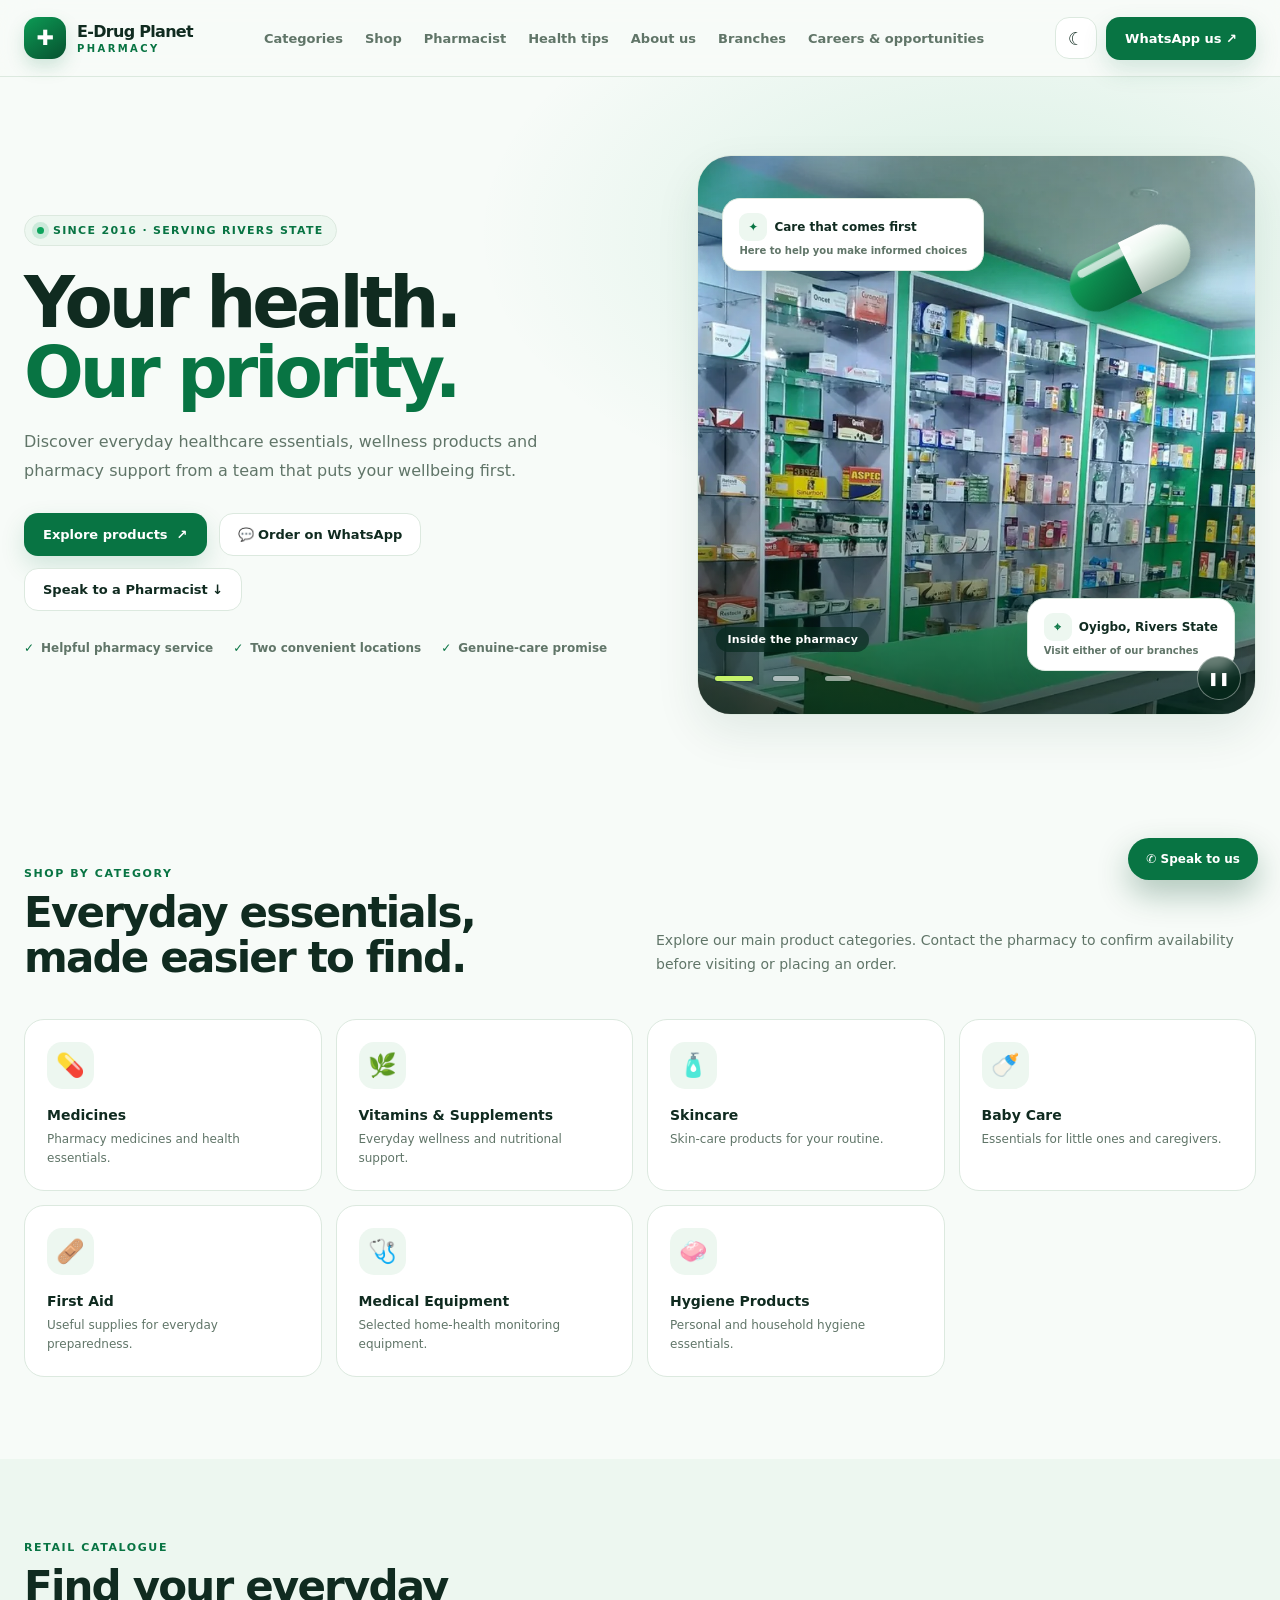
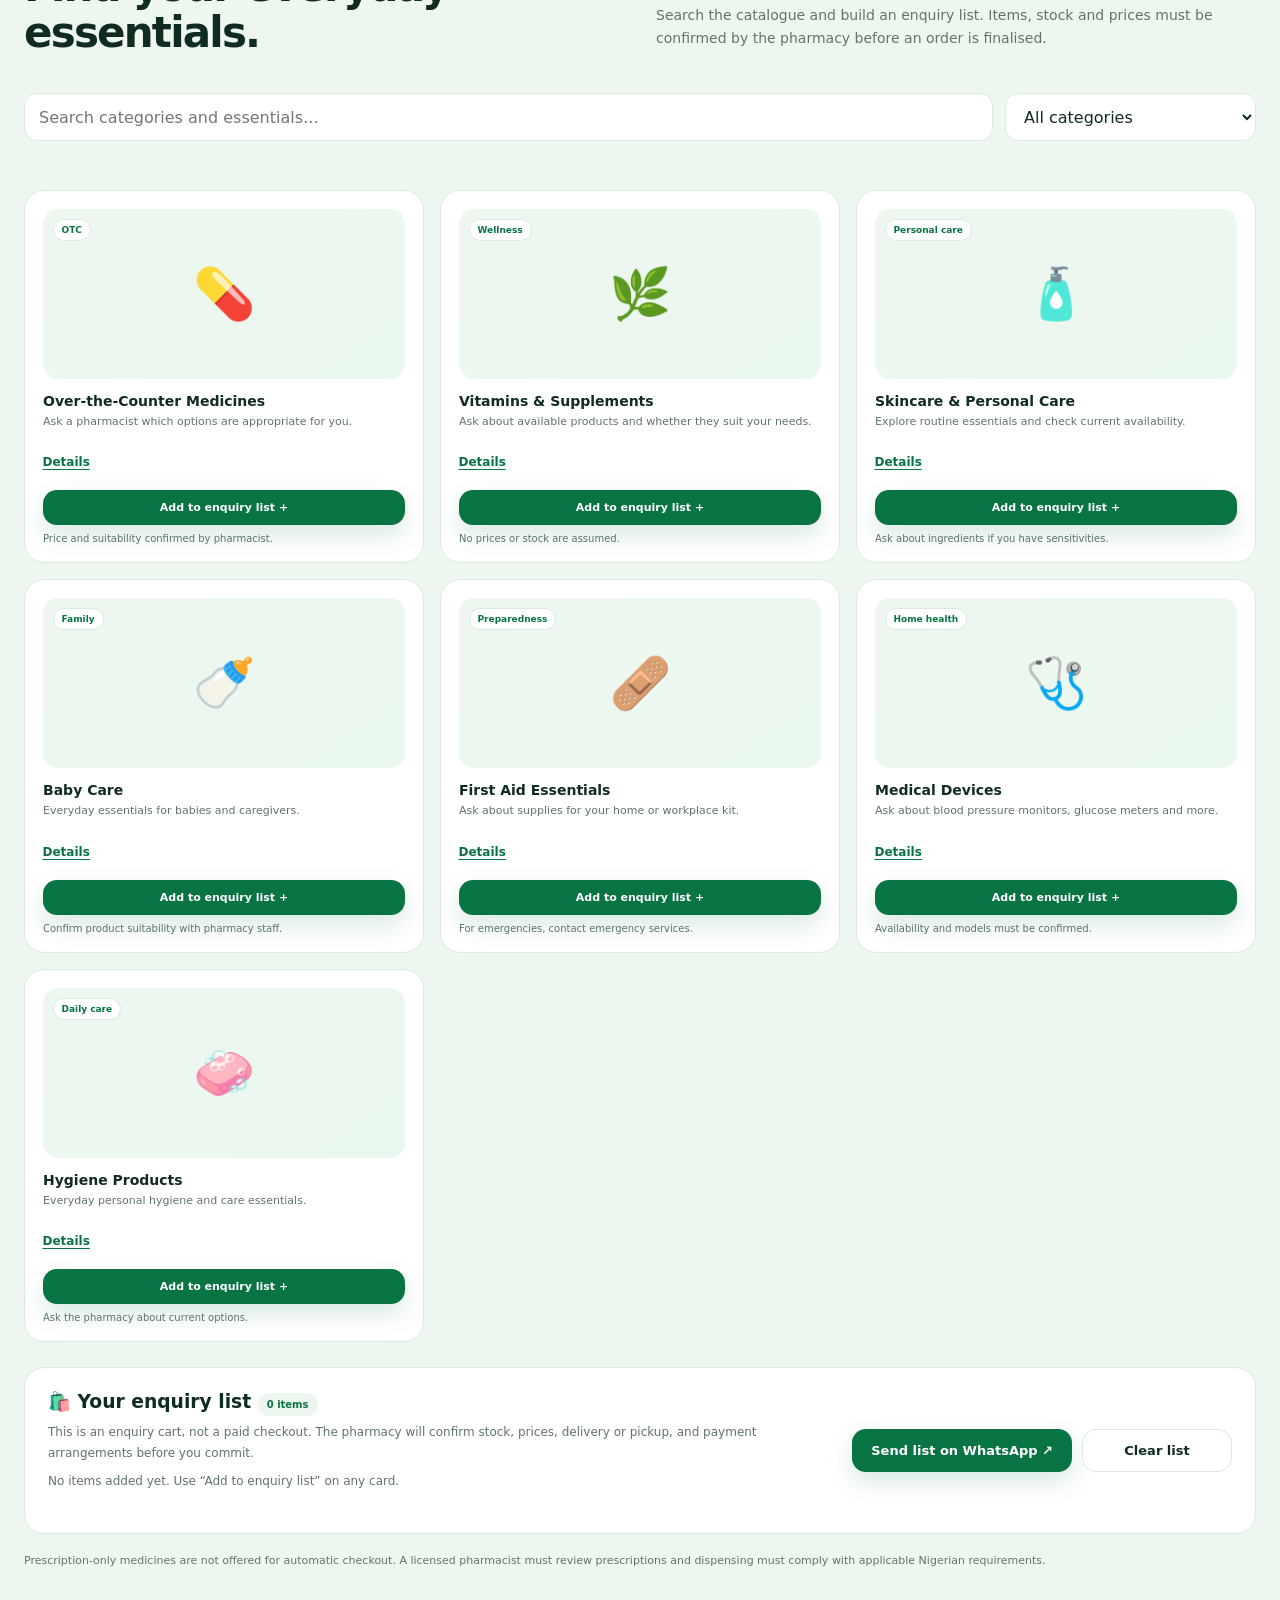
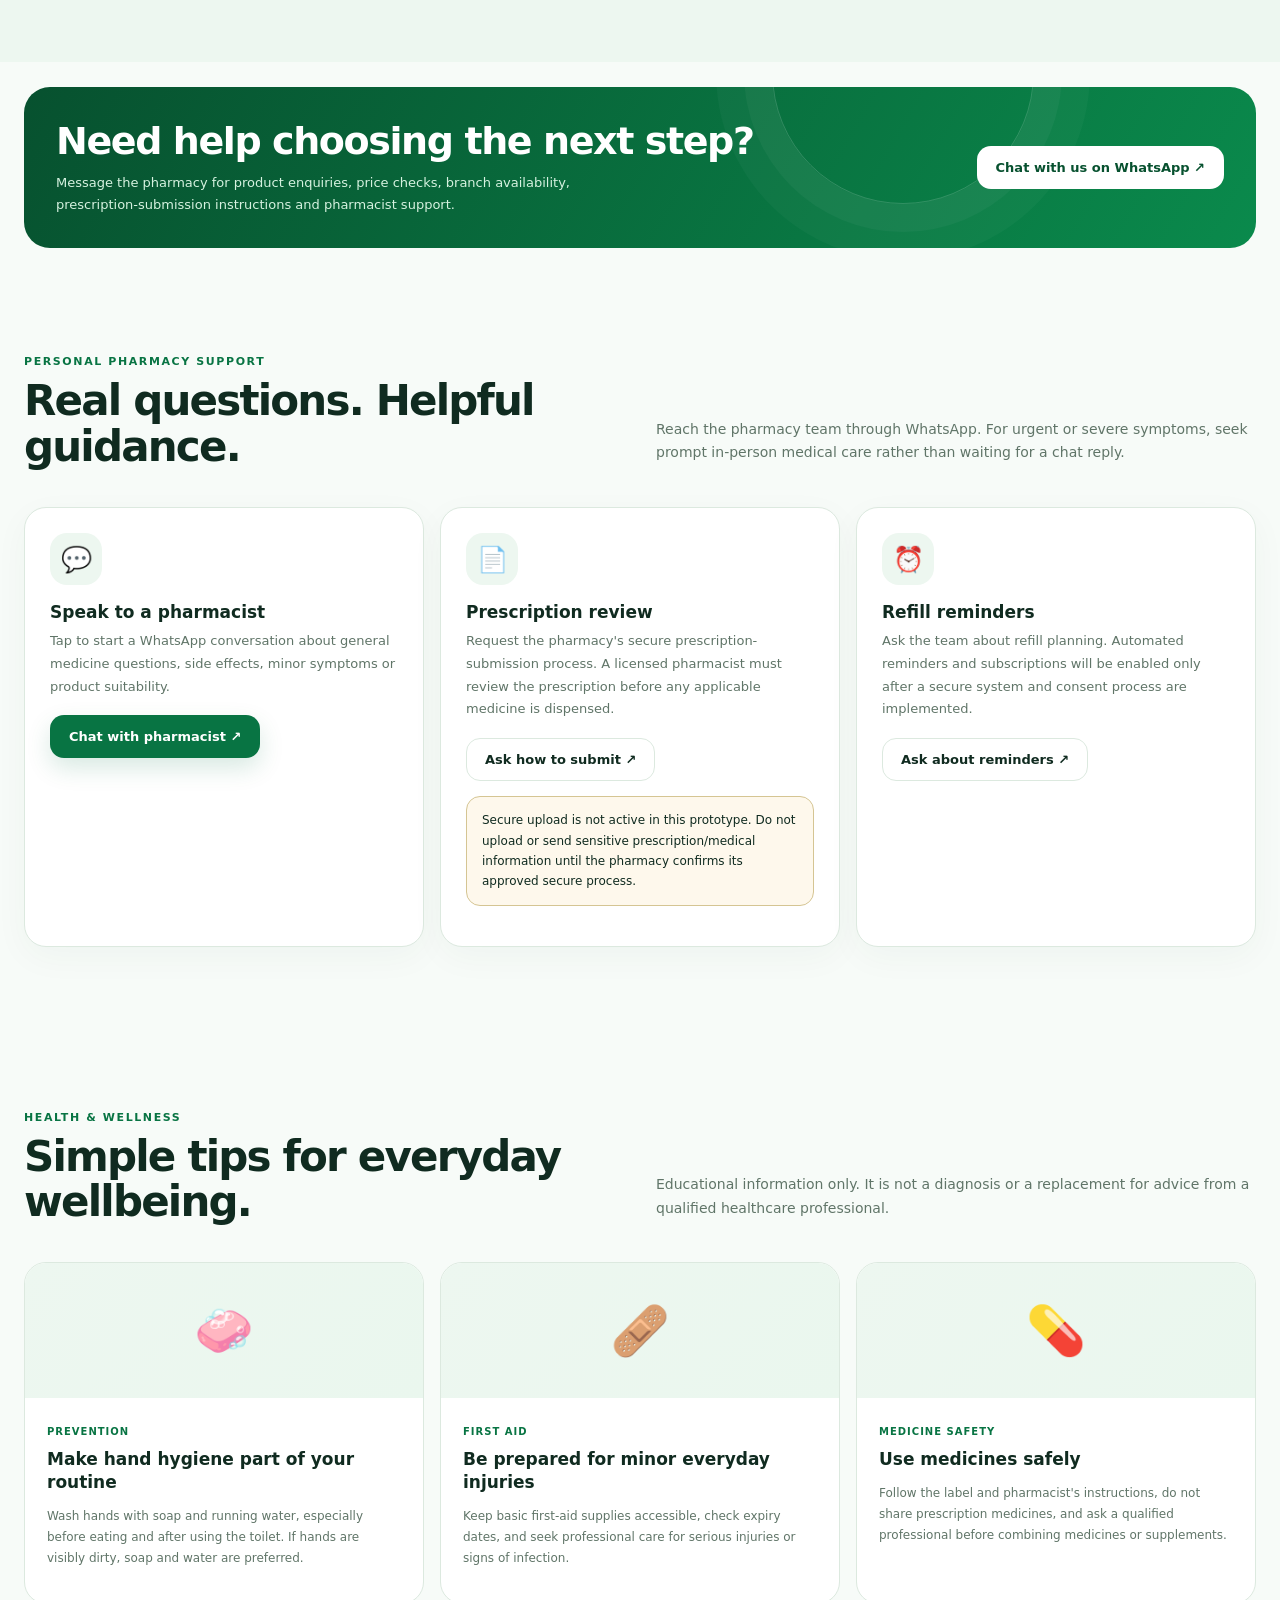
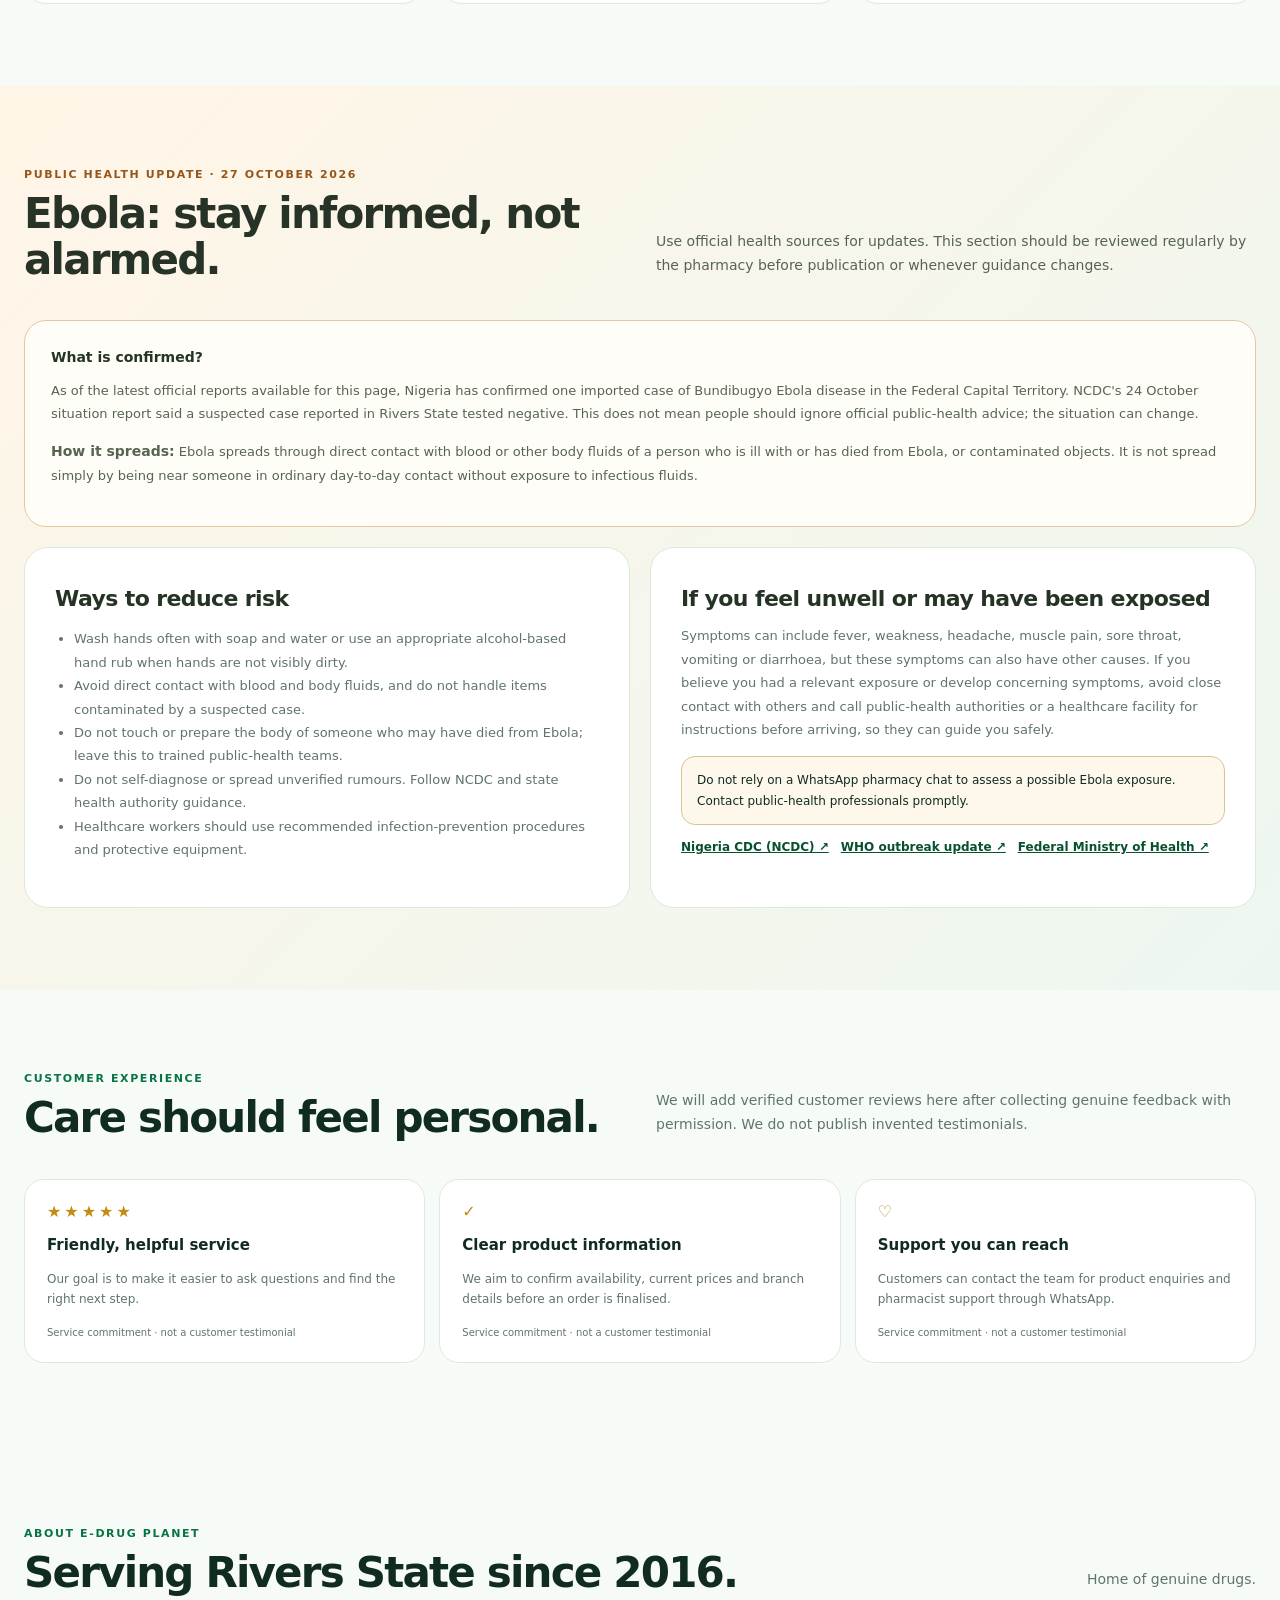
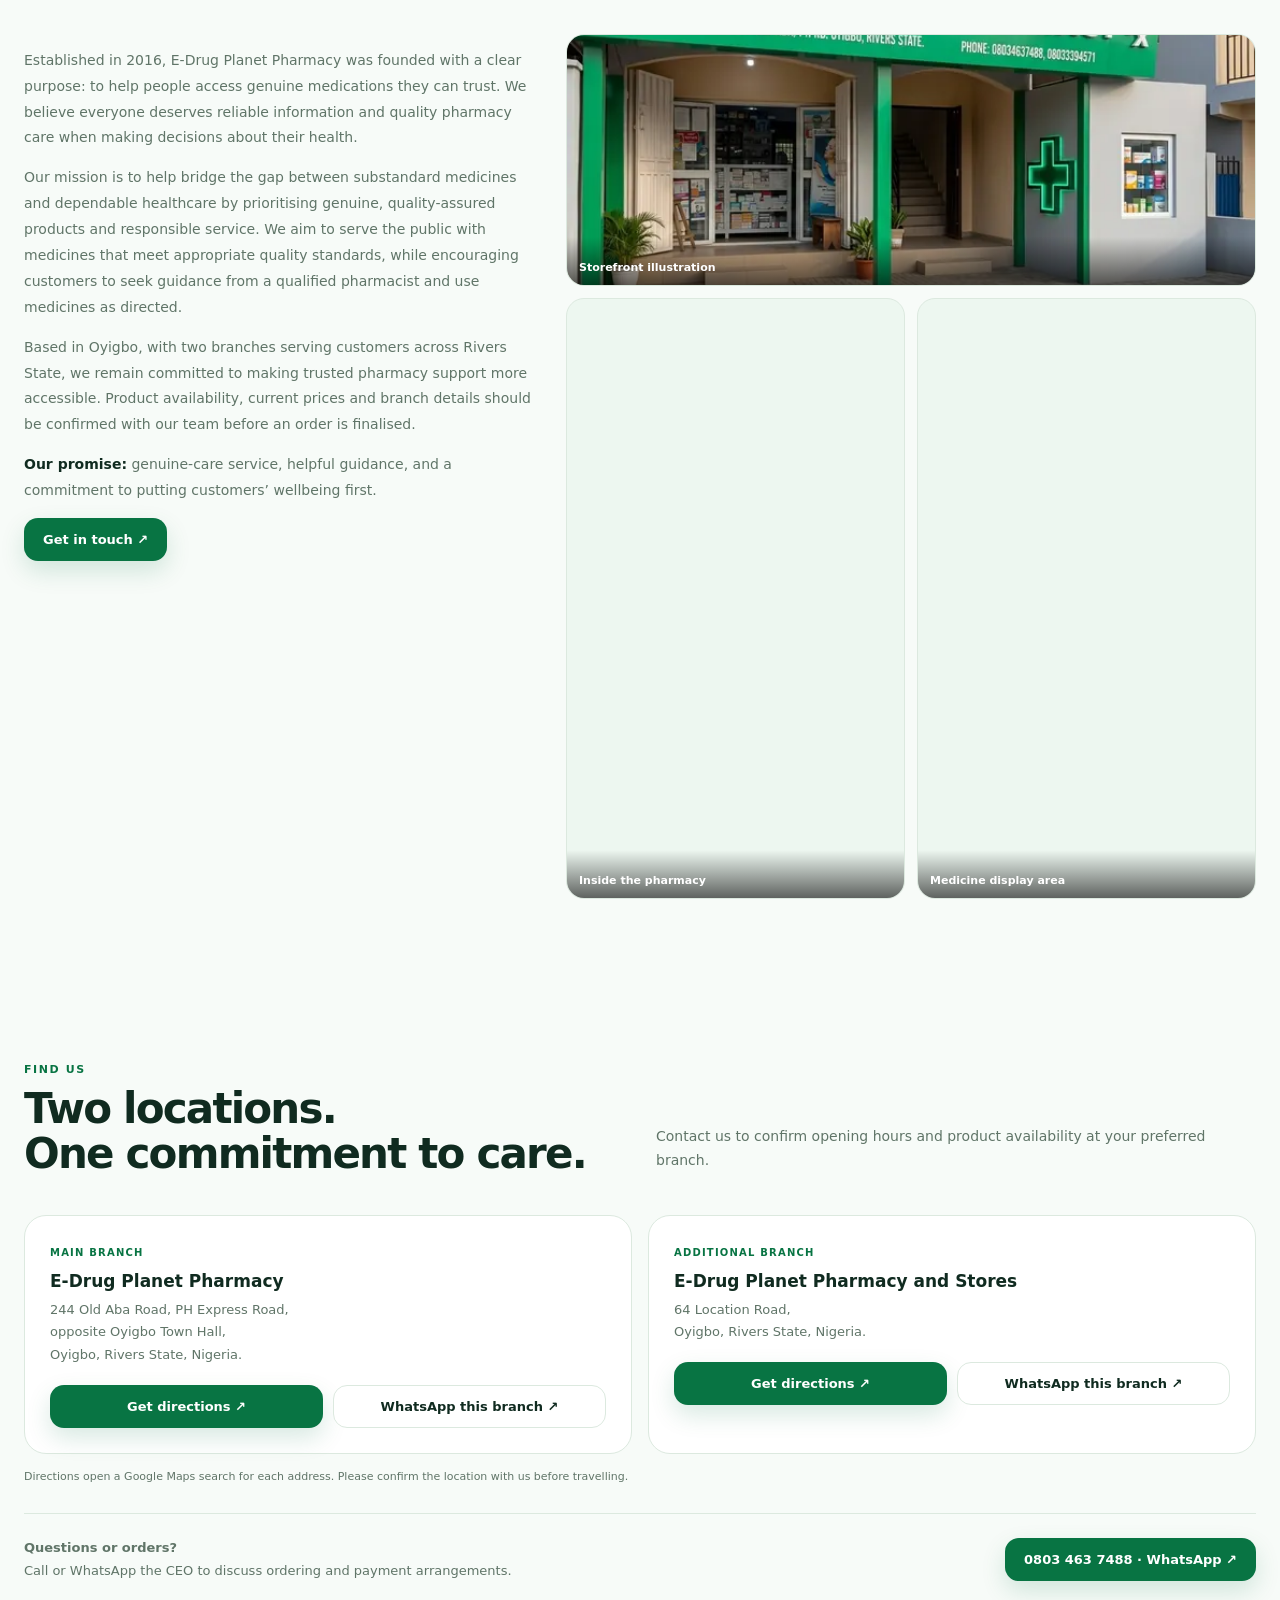
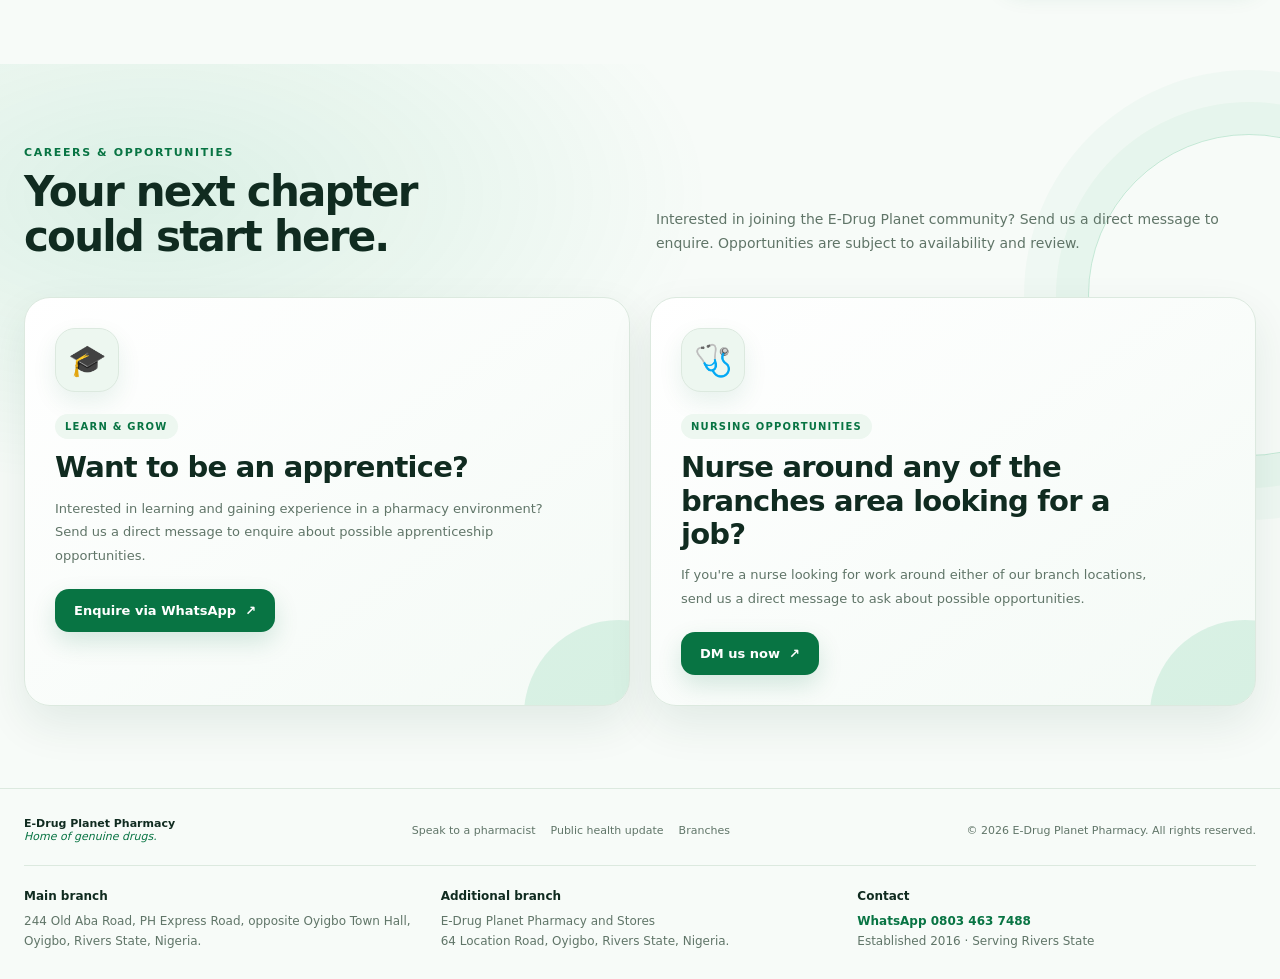
==== index.html @ d3404ca4 "Add files via upload Upload E-Drug Planet Pharmacy website" ====
<!DOCTYPE html>
<html lang="en">
<head>
<meta charset="utf-8">
<meta name="viewport" content="width=device-width, initial-scale=1">
<meta name="theme-color" content="#087443">
<meta name="description" content="E-Drug Planet Pharmacy, established 2016, helps customers across Rivers State access genuine medicines and healthcare essentials. Branches in Oyigbo. Home of genuine drugs.">
<meta name="robots" content="index,follow">
<meta property="og:type" content="website">
<meta property="og:title" content="E-Drug Planet Pharmacy | Home of genuine drugs">
<meta property="og:description" content="Established in 2016, E-Drug Planet Pharmacy serves Rivers State with a commitment to genuine medicines, quality healthcare essentials and responsible pharmacy support.">
<meta property="og:site_name" content="E-Drug Planet Pharmacy">
<meta property="og:locale" content="en_NG">
<!-- DEPLOYMENT: change og:image / twitter:image to the absolute https URL of assets/og-image.jpg once the domain is known (social networks ignore relative paths). Also add og:url and a canonical link. -->
<meta property="og:image" content="assets/og-image.jpg">
<meta property="og:image:width" content="1200">
<meta property="og:image:height" content="630">
<meta property="og:image:alt" content="Shelves and counter inside E-Drug Planet Pharmacy with the words Home of genuine drugs">
<meta name="twitter:image" content="assets/og-image.jpg">
<meta name="twitter:card" content="summary_large_image">
<title>E-Drug Planet Pharmacy | Genuine Medicines &amp; Pharmacy Care in Rivers State (Est. 2016)</title>
<script type="application/ld+json">
{
  "@context": "https://schema.org",
  "@graph": [
    {
      "@type": "Pharmacy",
      "@id": "#main-branch",
      "name": "E-Drug Planet Pharmacy",
      "description": "Pharmacy serving customers across Rivers State, Nigeria, since 2016. Home of genuine drugs.",
      "image": "assets/og-image.jpg",
      "areaServed": {"@type": "AdministrativeArea", "name": "Rivers State, Nigeria"},
      "telephone": ["+2348034637488", "+2348033394571"],
      "address": {
        "@type": "PostalAddress",
        "streetAddress": "244 Old Aba Road, PH Express Road, opposite Oyigbo Town Hall",
        "addressLocality": "Oyigbo",
        "addressRegion": "Rivers State",
        "addressCountry": "NG"
      },
      "branchOf": {"@id": "#edp-business"}
    },
    {
      "@type": "Pharmacy",
      "@id": "#second-branch",
      "name": "E-Drug Planet Pharmacy and Stores",
      "telephone": ["+2348034637488", "+2348033394571"],
      "address": {
        "@type": "PostalAddress",
        "streetAddress": "64 Location Road",
        "addressLocality": "Oyigbo",
        "addressRegion": "Rivers State",
        "addressCountry": "NG"
      },
      "branchOf": {"@id": "#edp-business"}
    },
    {
      "@type": "Organization",
      "@id": "#edp-business",
      "name": "E-Drug Planet Pharmacy",
      "telephone": ["+2348034637488", "+2348033394571"],
      "slogan": "Home of genuine drugs.",
      "foundingDate": "2016",
      "areaServed": {"@type": "AdministrativeArea", "name": "Rivers State, Nigeria"}
    }
  ]
}
</script>
<style>
:root{color-scheme:light;--bg:#f7fbf8;--surface:#fff;--surface2:#edf7f0;--text:#102b20;--muted:#607568;--green:#087443;--green2:#0da45c;--lime:#c6f36a;--line:#dce9df;--shadow:0 18px 45px rgba(13,67,39,.09);--hero:#eaf7ee}
:root[data-theme="dark"]{color-scheme:dark;--bg:#07140e;--surface:#0d2117;--surface2:#122c1e;--text:#effbf2;--muted:#a4b9aa;--green:#36c77d;--green2:#78e5a3;--lime:#c6f36a;--line:#234332;--shadow:0 18px 45px rgba(0,0,0,.24);--hero:#102b1c}
*{box-sizing:border-box}html{scroll-behavior:smooth;scroll-padding-top:90px}body{margin:0;background:var(--bg);color:var(--text);font-family:Inter,ui-sans-serif,system-ui,-apple-system,BlinkMacSystemFont,"Segoe UI",sans-serif;transition:background .25s,color .25s}a{color:inherit;text-decoration:none}button{font:inherit;cursor:pointer}.wrap{width:min(1160px,calc(100% - 36px));margin:auto}
header{position:sticky;top:0;z-index:20;background:color-mix(in srgb,var(--bg) 88%,transparent);backdrop-filter:blur(16px);border-bottom:1px solid var(--line)}.nav{height:76px;display:flex;align-items:center;justify-content:space-between;gap:18px}.brand{display:flex;align-items:center;gap:11px;font-weight:850;letter-spacing:-.7px}.brand-mark{width:42px;height:42px;border-radius:14px;background:linear-gradient(145deg,#0c9b55,#07512f);color:#fff;display:grid;place-items:center;font-size:21px;box-shadow:0 8px 18px #0874432b}.brand span small{display:block;font-size:10px;letter-spacing:2.4px;color:var(--green);font-weight:800;margin-top:2px}.navlinks{display:flex;align-items:center;gap:25px;color:var(--muted);font-size:13px;font-weight:650}.navlinks a:hover{color:var(--green)}.navactions{display:flex;align-items:center;gap:9px}.theme-btn,.menu-btn{width:42px;height:42px;border:1px solid var(--line);border-radius:14px;background:var(--surface);color:var(--text);display:grid;place-items:center;font-size:18px}.menu-btn{display:none}.btn{display:inline-flex;align-items:center;justify-content:center;gap:9px;padding:13px 18px;border-radius:14px;border:1px solid transparent;font-weight:750;font-size:13px;transition:transform .2s,box-shadow .2s,background .2s}.btn:hover{transform:translateY(-2px)}.btn-primary{background:var(--green);color:white;box-shadow:0 10px 24px #08744328}.btn-primary:hover{box-shadow:0 14px 28px #0874433d}.btn-soft{background:var(--surface);border-color:var(--line);color:var(--text)}
.hero{padding:64px 0 52px;background:radial-gradient(ellipse at 78% 22%,color-mix(in srgb,var(--green2) 13%,transparent),transparent 37%),var(--bg);overflow:hidden}.hero-grid{display:grid;grid-template-columns:1.05fr .95fr;gap:44px;align-items:center}.eyebrow{display:inline-flex;align-items:center;gap:9px;padding:8px 12px;border-radius:99px;background:var(--surface2);border:1px solid var(--line);color:var(--green);font-size:11px;font-weight:850;letter-spacing:1.3px;text-transform:uppercase}.dot{width:7px;height:7px;border-radius:50%;background:var(--green2);box-shadow:0 0 0 5px color-mix(in srgb,var(--green2) 15%,transparent)}h1{font-size:clamp(42px,5.5vw,72px);line-height:.99;letter-spacing:-4px;margin:23px 0 20px;max-width:670px}h1 em{font-style:normal;color:var(--green)}.lead{max-width:520px;font-size:16px;line-height:1.8;color:var(--muted)}.hero-actions{display:flex;gap:12px;flex-wrap:wrap;margin-top:27px}.trust-row{display:flex;gap:20px;flex-wrap:wrap;margin-top:30px;color:var(--muted);font-size:12px;font-weight:650}.trust-row span{display:flex;gap:7px;align-items:center}.check{color:var(--green);font-weight:900}.hero-art{min-height:390px;border-radius:34px;background:linear-gradient(145deg,var(--hero),var(--surface));border:1px solid var(--line);box-shadow:var(--shadow);position:relative;display:grid;place-items:center;overflow:hidden}.orb{position:absolute;width:285px;height:285px;border-radius:50%;background:radial-gradient(circle at 30% 25%,#a8f0be,#13975b 58%,#07512f);box-shadow:inset -25px -25px 50px #00391f44,0 25px 65px #08744338;animation:float 6s ease-in-out infinite}.orb:before,.orb:after{content:"";position:absolute;border:2px solid #b6ef6e;border-radius:50%;width:380px;height:115px;left:-50px;top:82px;transform:rotate(-25deg)}.orb:after{border-color:#ffffffa8;transform:rotate(32deg);width:360px;height:100px;left:-35px;top:90px}.cross{position:relative;z-index:2;color:white;font-size:115px;font-weight:300;text-shadow:0 6px 20px #00452660}.floating-card{position:absolute;z-index:3;background:var(--surface);border:1px solid var(--line);border-radius:18px;padding:14px 16px;box-shadow:var(--shadow);font-size:12px;font-weight:800;animation:float 5s ease-in-out infinite}.floating-card small{display:block;color:var(--muted);font-weight:550;margin-top:4px}.fc-one{top:42px;left:24px}.fc-two{right:20px;bottom:43px;animation-delay:-2s}.fc-icon{display:inline-grid;place-items:center;width:28px;height:28px;border-radius:9px;background:var(--surface2);color:var(--green);margin-right:7px}
@keyframes float{0%,100%{transform:translateY(0)}50%{transform:translateY(-11px)}}.section{padding:65px 0}.section-head{display:flex;align-items:end;justify-content:space-between;gap:20px;margin-bottom:28px}.kicker{font-size:11px;color:var(--green);font-weight:850;letter-spacing:1.6px;text-transform:uppercase}.section h2{font-size:clamp(29px,4vw,42px);letter-spacing:-1.8px;line-height:1.08;margin:10px 0}.section-desc{color:var(--muted);font-size:14px;line-height:1.7;max-width:540px}.category-grid{display:grid;grid-template-columns:repeat(4,1fr);gap:14px}.category{padding:22px;border:1px solid var(--line);border-radius:20px;background:var(--surface);transition:transform .22s,border-color .22s,box-shadow .22s}.category:hover{transform:translateY(-5px);border-color:var(--green2);box-shadow:var(--shadow)}.cat-icon{width:47px;height:47px;display:grid;place-items:center;border-radius:15px;background:var(--surface2);font-size:23px;margin-bottom:18px}.category strong{display:block;font-size:14px}.category p{color:var(--muted);font-size:12px;line-height:1.6;margin:7px 0 0}.products-section{background:var(--surface2)}.product-grid{display:grid;grid-template-columns:repeat(4,1fr);gap:16px}.product{background:var(--surface);border:1px solid var(--line);border-radius:20px;padding:14px;transition:transform .2s,box-shadow .2s}.product:hover{transform:translateY(-4px);box-shadow:var(--shadow)}.product-visual{height:140px;border-radius:15px;background:linear-gradient(145deg,var(--surface2),var(--hero));display:grid;place-items:center;font-size:50px;position:relative}.tag{position:absolute;left:10px;top:10px;background:var(--surface);border:1px solid var(--line);border-radius:99px;padding:5px 8px;font-size:9px;font-weight:800;color:var(--green)}.product h3{font-size:14px;margin:14px 0 5px}.product p{font-size:11px;color:var(--muted);margin:0 0 14px;line-height:1.5}.product .btn{width:100%;padding:10px;font-size:11px}.sample-note{font-size:11px;color:var(--muted);margin-top:18px;line-height:1.6}
.order-band{padding:25px 0}.order-card{padding:32px;border-radius:26px;background:linear-gradient(120deg,#07512f,#0a8a4c);color:white;display:flex;align-items:center;justify-content:space-between;gap:25px;overflow:hidden;position:relative}.order-card:after{content:"";position:absolute;width:260px;height:260px;border:1px solid #ffffff2b;border-radius:50%;right:18%;top:-145px;box-shadow:0 0 0 28px #ffffff09,0 0 0 56px #ffffff08}.order-card h2{font-size:clamp(26px,4vw,38px);letter-spacing:-1.4px;margin:0 0 9px}.order-card p{margin:0;color:#d6f2e0;font-size:13px;line-height:1.7;max-width:570px}.order-card .btn{position:relative;z-index:1;white-space:nowrap;background:#fff;color:#07512f}
.about-grid{display:grid;grid-template-columns:.85fr 1.15fr;gap:32px;align-items:start}.about-copy p{color:var(--muted);font-size:14px;line-height:1.85}.about-copy strong{color:var(--text)}.about-gallery{display:grid;grid-template-columns:1fr 1fr;gap:12px}.about-photo{margin:0;position:relative;overflow:hidden;border-radius:18px;border:1px solid var(--line);background:var(--surface2);min-height:180px}.about-photo img{width:100%;height:100%;min-height:180px;object-fit:cover;display:block}.about-photo figcaption{position:absolute;bottom:0;left:0;right:0;padding:24px 12px 11px;color:#fff;font-size:11px;font-weight:750;background:linear-gradient(transparent,#0009)}.about-front{grid-column:1/-1}.about-front img{height:250px}.photo-note{font-size:11px!important;border-left:3px solid var(--green);padding-left:12px}.branch-grid{display:grid;grid-template-columns:1fr 1fr;gap:16px}.branch{border:1px solid var(--line);background:var(--surface);border-radius:22px;padding:25px}.branch h3{margin:0 0 8px;font-size:17px}.branch p{color:var(--muted);font-size:13px;line-height:1.75;margin:0 0 18px}.branch-label{display:inline-block;margin-bottom:13px;color:var(--green);font-size:10px;font-weight:850;letter-spacing:1.2px;text-transform:uppercase}.contact-strip{border-top:1px solid var(--line);margin-top:28px;padding-top:23px;display:flex;align-items:center;justify-content:space-between;gap:18px}.contact-strip p{margin:0;color:var(--muted);font-size:13px;line-height:1.7}
footer{border-top:1px solid var(--line);padding:28px 0;color:var(--muted);font-size:11px}.footer-row{display:flex;justify-content:space-between;align-items:center;gap:18px}.footer-brand{font-weight:800;color:var(--text)}.footer-motto{color:var(--green);font-style:italic}
.reveal{opacity:0;transform:translateY(18px);transition:opacity .7s ease,transform .7s ease}.reveal.visible{opacity:1;transform:translateY(0)}
@media(max-width:900px){.navlinks{gap:14px}.hero-grid{gap:24px}.category-grid,.product-grid{grid-template-columns:repeat(2,1fr)}.hero-art{min-height:340px}.orb{width:235px;height:235px}.orb:before{width:315px;left:-40px}.orb:after{width:300px;left:-32px}}
@media(max-width:680px){.wrap{width:min(100% - 28px,1160px)}.nav{height:68px}.brand{font-size:14px}.brand-mark{width:37px;height:37px}.navlinks{display:none;position:absolute;top:68px;left:0;right:0;background:var(--surface);border-bottom:1px solid var(--line);padding:18px 22px;flex-direction:column;align-items:flex-start}.navlinks.open{display:flex}.menu-btn{display:grid}.navactions .btn{display:none}.hero{padding:38px 0 35px}.hero-grid{grid-template-columns:1fr}.hero-art{min-height:310px;grid-row:1}.hero-copy{grid-row:2}h1{font-size:48px;letter-spacing:-2.8px;margin-top:18px}.lead{font-size:14px}.section{padding:47px 0}.section-head{align-items:flex-start;flex-direction:column}.category-grid{gap:10px}.category{padding:16px}.cat-icon{width:42px;height:42px;margin-bottom:13px}.product-grid{gap:10px}.product{padding:10px}.product-visual{height:112px;font-size:42px}.order-card{align-items:flex-start;flex-direction:column;padding:25px}.branch-grid,.about-grid{grid-template-columns:1fr}.about-gallery{grid-template-columns:1fr 1fr}.about-front{grid-column:1/-1}.about-front img{height:220px}.contact-strip,.footer-row{align-items:flex-start;flex-direction:column}.fc-one{top:20px;left:14px}.fc-two{right:12px;bottom:18px}}
@media(prefers-reduced-motion:reduce){*,*::before,*::after{animation-duration:.01ms!important;animation-iteration-count:1!important;scroll-behavior:auto!important;transition-duration:.01ms!important}.reveal{opacity:1;transform:none}}

/* Expanded retail storefront */
.hero{padding:78px 0 70px}.hero-grid{gap:56px}.hero-art{min-height:450px}.section{padding:82px 0}.wrap{width:min(1240px,calc(100% - 48px))}
.navlinks{gap:22px}.section-desc{max-width:600px}.feature-grid{display:grid;grid-template-columns:repeat(3,1fr);gap:16px}.feature-card{border:1px solid var(--line);background:var(--surface);border-radius:22px;padding:25px;box-shadow:0 10px 35px rgba(13,67,39,.04);transition:transform .25s,border-color .25s}.feature-card:hover{transform:translateY(-5px);border-color:var(--green2)}.feature-icon{width:52px;height:52px;border-radius:17px;background:var(--surface2);display:grid;place-items:center;font-size:25px;margin-bottom:17px}.feature-card h3{margin:0 0 8px;font-size:17px}.feature-card p{color:var(--muted);font-size:13px;line-height:1.75;margin:0 0 17px}.catalog-tools{display:flex;gap:12px;flex-wrap:wrap;margin:0 0 24px}.catalog-tools input,.catalog-tools select,.form-control{min-height:48px;border:1px solid var(--line);background:var(--surface);color:var(--text);border-radius:13px;padding:12px 14px;font:inherit}.catalog-tools input{flex:1;min-width:220px}.catalog-tools select{min-width:190px}.product-grid{grid-template-columns:repeat(3,1fr)}.product{padding:18px}.product-visual{height:170px}.product .product-actions{display:flex;gap:8px;flex-wrap:wrap}.product .product-actions .btn{flex:1;min-width:120px}.price-note{font-size:10px;color:var(--muted);margin-top:8px}.cart-panel{margin-top:25px;padding:23px;border:1px solid var(--line);background:var(--surface);border-radius:20px;display:grid;grid-template-columns:1fr auto;align-items:center;gap:18px}.cart-panel h3{margin:0 0 6px}.cart-panel p{color:var(--muted);font-size:12px;line-height:1.7;margin:0}.cart-items{font-size:12px;line-height:1.8;color:var(--muted);margin-top:8px}.split-grid{display:grid;grid-template-columns:1fr 1fr;gap:20px;align-items:stretch}.info-panel{border:1px solid var(--line);background:var(--surface);border-radius:24px;padding:30px}.info-panel h3{font-size:22px;letter-spacing:-.6px;margin:8px 0 12px}.info-panel p,.info-panel li{font-size:13px;line-height:1.8;color:var(--muted)}.info-panel ul{padding-left:19px}.notice{border:1px solid color-mix(in srgb,#c98b17 38%,var(--line));background:color-mix(in srgb,#f5c65e 12%,var(--surface));border-radius:14px;padding:13px 15px;color:var(--text);font-size:12px;line-height:1.7;margin:15px 0}.form-row{display:grid;grid-template-columns:1fr 1fr;gap:12px}.form-control{width:100%;margin:5px 0 12px}.field-label{font-size:12px;font-weight:750;display:block}.blog-grid{display:grid;grid-template-columns:repeat(3,1fr);gap:16px}.blog-card{border:1px solid var(--line);background:var(--surface);border-radius:22px;overflow:hidden;transition:transform .25s,box-shadow .25s}.blog-card:hover{transform:translateY(-5px);box-shadow:var(--shadow)}.blog-art{height:135px;background:linear-gradient(135deg,var(--surface2),var(--hero));display:grid;place-items:center;font-size:48px}.blog-body{padding:22px}.blog-body small{color:var(--green);font-size:10px;font-weight:850;letter-spacing:1px;text-transform:uppercase}.blog-body h3{font-size:17px;line-height:1.35;margin:9px 0}.blog-body p{color:var(--muted);font-size:12px;line-height:1.75}.review-grid{display:grid;grid-template-columns:repeat(3,1fr);gap:14px}.review-card{border:1px solid var(--line);background:var(--surface);border-radius:20px;padding:22px}.review-card .stars{color:#c38a15;letter-spacing:3px}.review-card h3{font-size:15px}.review-card p{font-size:12px;line-height:1.7;color:var(--muted)}.review-card small{font-size:10px;color:var(--muted)}.ebola-section{background:linear-gradient(135deg,#fff5e7,var(--surface2));color:#253324}.ebola-section .kicker{color:#96551b}.ebola-section h2{color:#263326}.ebola-section .section-desc{color:#586452}.ebola-banner{border:1px solid #e5c9a2;background:#fffdf8;border-radius:22px;padding:26px;margin-bottom:20px}.ebola-banner strong{font-size:14px}.ebola-banner p{font-size:13px;line-height:1.8;color:#586452}.ebola-links{display:flex;gap:12px;flex-wrap:wrap}.ebola-links a{color:#07512f;text-decoration:underline;font-size:12px;font-weight:800}.footer-links{display:flex;gap:15px;flex-wrap:wrap}.floating-whatsapp{position:fixed;z-index:19;right:22px;bottom:20px;display:flex;align-items:center;gap:9px;background:#087443;color:#fff;border-radius:99px;padding:14px 18px;font-size:12px;font-weight:850;box-shadow:0 14px 32px #064b2c4d;transition:transform .2s}.floating-whatsapp:hover{transform:translateY(-3px)}.status-pill{display:inline-block;border-radius:99px;padding:6px 9px;background:var(--surface2);color:var(--green);font-size:10px;font-weight:800}
@media(max-width:900px){.feature-grid,.blog-grid,.review-grid{grid-template-columns:repeat(2,1fr)}.product-grid{grid-template-columns:repeat(2,1fr)}.hero-art{min-height:390px}}
@media(max-width:680px){.wrap{width:calc(100% - 28px)}.hero{padding:38px 0 35px}.hero-grid{gap:24px}.hero-art{min-height:300px}.section{padding:52px 0}.feature-grid,.blog-grid,.review-grid,.product-grid,.split-grid{grid-template-columns:1fr}.product-visual{height:155px}.cart-panel{grid-template-columns:1fr}.form-row{grid-template-columns:1fr}.info-panel{padding:22px}.floating-whatsapp{right:12px;bottom:12px;padding:12px 14px}.ebola-banner{padding:20px}}

/* Careers & opportunities */
.careers-section{position:relative;overflow:hidden;background:radial-gradient(ellipse at 12% 18%,color-mix(in srgb,var(--green2) 12%,transparent),transparent 35%),var(--bg)}
.careers-section:before{content:"";position:absolute;width:320px;height:320px;border:1px solid color-mix(in srgb,var(--green2) 22%,transparent);border-radius:50%;right:-130px;top:70px;box-shadow:0 0 0 32px color-mix(in srgb,var(--green2) 4%,transparent),0 0 0 64px color-mix(in srgb,var(--green2) 3%,transparent);pointer-events:none}
.career-grid{display:grid;grid-template-columns:repeat(2,minmax(0,1fr));gap:20px;position:relative;z-index:1}
.career-card{position:relative;overflow:hidden;border:1px solid var(--line);border-radius:26px;padding:30px;background:linear-gradient(145deg,var(--surface),color-mix(in srgb,var(--surface2) 62%,var(--surface)));box-shadow:var(--shadow);transition:transform .35s ease,border-color .35s ease,box-shadow .35s ease}
.career-card:after{content:"";position:absolute;width:190px;height:190px;border-radius:50%;right:-85px;bottom:-105px;background:color-mix(in srgb,var(--green2) 12%,transparent);transition:transform .45s ease}
.career-card:hover{transform:translateY(-7px);border-color:var(--green2);box-shadow:0 24px 55px color-mix(in srgb,var(--green) 15%,transparent)}.career-card:hover:after{transform:scale(1.35)}
.career-card--left{--fly-from:-70px}.career-card--right{--fly-from:70px}
.career-card.reveal{opacity:0;transform:translateX(var(--fly-from,0)) translateY(18px);transition:opacity .75s ease,transform .75s cubic-bezier(.2,.75,.25,1),border-color .35s ease,box-shadow .35s ease}
.career-card.reveal.visible{opacity:1;transform:translateX(0) translateY(0)}
.career-icon{display:grid;place-items:center;width:64px;height:64px;border-radius:20px;background:var(--surface2);border:1px solid var(--line);font-size:31px;margin-bottom:22px;animation:careerFloat 4.5s ease-in-out infinite;box-shadow:0 10px 25px color-mix(in srgb,var(--green) 9%,transparent)}
.career-card--right .career-icon{animation-delay:-1.6s}.career-card .career-label{display:inline-flex;padding:7px 10px;border-radius:99px;background:var(--surface2);color:var(--green);font-size:10px;font-weight:850;letter-spacing:1.2px;text-transform:uppercase;margin-bottom:12px}
.career-card h3{font-size:clamp(22px,3vw,29px);letter-spacing:-.8px;line-height:1.15;margin:0 0 12px;max-width:440px}.career-card p{font-size:13px;line-height:1.8;color:var(--muted);margin:0 0 22px;max-width:490px}.career-card .btn{position:relative;z-index:2}
@keyframes careerFloat{0%,100%{transform:translateY(0) rotate(0)}50%{transform:translateY(-7px) rotate(2deg)}}
@media(max-width:680px){.career-grid{grid-template-columns:1fr;gap:14px}.career-card{padding:24px}.career-card--left{--fly-from:-35px}.career-card--right{--fly-from:35px}}
@media(prefers-reduced-motion:reduce){.career-card,.career-card.reveal,.career-icon,.career-card:after{animation:none!important;transition:none!important;transform:none!important}.career-card.reveal{opacity:1!important}}


</style>
<script>document.documentElement.classList.add("edp-js")</script>
<link rel="stylesheet" href="css/edp-motion.css">
<link rel="stylesheet" href="css/edp-premium.css">
<link rel="preload" as="image" type="image/webp" href="assets/pharmacy-interior-1-480.webp" imagesrcset="assets/pharmacy-interior-1-480.webp 480w, assets/pharmacy-interior-1-864.webp 864w" imagesizes="(max-width:680px) 92vw, 540px" fetchpriority="high">
</head>
<body>
<a class="skip-link" href="#top">Skip to main content</a>
<header><div class="wrap nav">
<a class="brand" href="#top" aria-label="E-Drug Planet Pharmacy home"><span class="brand-mark">✚</span><span>E-Drug Planet<small>PHARMACY</small></span></a>
<nav class="navlinks" id="navlinks" aria-label="Main navigation"><a href="#categories">Categories</a><a href="#products">Shop</a><a href="#pharmacist">Pharmacist</a><a href="#health">Health tips</a><a href="#about">About us</a><a href="#branches">Branches</a><a href="#careers">Careers &amp; opportunities</a></nav>
<div class="navactions"><button class="theme-btn" id="themeToggle" aria-label="Switch to dark mode" title="Toggle light/dark mode">☾</button><a class="btn btn-primary" href="https://wa.me/2348034637488?text=Hello%20E-Drug%20Planet%20Pharmacy%2C%20I%20would%20like%20to%20make%20an%20enquiry." target="_blank" rel="noopener">WhatsApp us ↗</a><button class="menu-btn" id="menuToggle" aria-label="Open navigation menu">☰</button></div>
</div></header>
<main id="top" tabindex="-1">
<section class="hero"><div class="wrap hero-grid">
<div class="hero-copy"><div class="eyebrow"><span class="dot"></span> Since 2016 · Serving Rivers State</div><h1>Your health.<br><em>Our priority.</em></h1><p class="lead">Discover everyday healthcare essentials, wellness products and pharmacy support from a team that puts your wellbeing first.</p><div class="hero-actions"><a class="btn btn-primary" href="#products">Explore products <span>↗</span></a><a class="btn btn-soft" href="https://wa.me/2348034637488?text=Hello%20E-Drug%20Planet%20Pharmacy%2C%20I%20would%20like%20to%20make%20an%20enquiry." target="_blank" rel="noopener">💬 Order on WhatsApp</a><a class="btn btn-soft" href="#pharmacist">Speak to a Pharmacist ↓</a></div><div class="trust-row"><span><b class="check">✓</b> Helpful pharmacy service</span><span><b class="check">✓</b> Two convenient locations</span><span><b class="check">✓</b> Genuine-care promise</span></div></div>
<div class="hero-art" id="heroStage" data-slide="0" data-spline-url="" role="region" aria-roledescription="carousel" aria-label="E-Drug Planet Pharmacy highlights"><div class="hero-slides"><figure class="hero-slide is-active" data-slide="0" aria-roledescription="slide" aria-label="1 of 3"><picture><source type="image/webp" srcset="assets/pharmacy-interior-1-480.webp 480w, assets/pharmacy-interior-1-864.webp 864w" sizes="(max-width:680px) 92vw, 540px"><img src="assets/pharmacy-interior-1.jpg" width="864" height="1536" alt="Shelves of medicines and health products behind the counter at E-Drug Planet Pharmacy" fetchpriority="high" decoding="async"></picture><figcaption>Inside the pharmacy</figcaption></figure><figure class="hero-slide" data-slide="1" aria-roledescription="slide" aria-label="2 of 3"><picture><source type="image/webp" srcset="assets/pharmacy-interior-2-480.webp 480w, assets/pharmacy-interior-2-864.webp 864w" sizes="(max-width:680px) 92vw, 540px"><img src="assets/pharmacy-interior-2.jpg" width="864" height="1536" alt="Medicine display shelves and cabinets inside E-Drug Planet Pharmacy" loading="lazy" decoding="async"></picture><figcaption>Medicine display area</figcaption></figure><div class="hero-slide hero-slide--emblem" data-slide="2" aria-roledescription="slide" aria-label="3 of 3" aria-hidden="true"><div class="orb"></div><div class="cross">✚</div></div></div><div class="hero-capsule" aria-hidden="true"><div class="capsule"><i class="c1"></i><i class="c2"></i></div></div><div class="floating-card fc-one"><span class="fc-icon">✦</span>Care that comes first<small>Here to help you make informed choices</small></div><div class="floating-card fc-two"><span class="fc-icon">⌖</span>Oyigbo, Rivers State<small>Visit either of our branches</small></div>
<div class="hero-controls"><button type="button" class="hero-dot" aria-label="Show photo 1: inside the pharmacy" aria-current="true"></button><button type="button" class="hero-dot" aria-label="Show photo 2: medicine display area" aria-current="false"></button><button type="button" class="hero-dot" aria-label="Show the E-Drug Planet emblem" aria-current="false"></button><button type="button" class="hero-pause" aria-label="Pause slideshow" aria-pressed="false">❚❚</button></div></div></div></section>
<section class="section" id="categories"><div class="wrap"><div class="section-head reveal"><div><div class="kicker">Shop by category</div><h2>Everyday essentials,<br>made easier to find.</h2></div><p class="section-desc">Explore our main product categories. Contact the pharmacy to confirm availability before visiting or placing an order.</p></div><div class="category-grid">
<a class="category reveal" href="#products"><div class="cat-icon">💊</div><strong>Medicines</strong><p>Pharmacy medicines and health essentials.</p></a>
<a class="category reveal" href="#products"><div class="cat-icon">🌿</div><strong>Vitamins & Supplements</strong><p>Everyday wellness and nutritional support.</p></a>
<a class="category reveal" href="#products"><div class="cat-icon">🧴</div><strong>Skincare</strong><p>Skin-care products for your routine.</p></a>
<a class="category reveal" href="#products"><div class="cat-icon">🍼</div><strong>Baby Care</strong><p>Essentials for little ones and caregivers.</p></a>
<a class="category reveal" href="#products"><div class="cat-icon">🩹</div><strong>First Aid</strong><p>Useful supplies for everyday preparedness.</p></a>
<a class="category reveal" href="#products"><div class="cat-icon">🩺</div><strong>Medical Equipment</strong><p>Selected home-health monitoring equipment.</p></a>
<a class="category reveal" href="#products"><div class="cat-icon">🧼</div><strong>Hygiene Products</strong><p>Personal and household hygiene essentials.</p></a>
</div></div></section>
<section class="section products-section" id="products"><div class="wrap"><div class="section-head reveal"><div><div class="kicker">Retail catalogue</div><h2>Find your everyday essentials.</h2></div><p class="section-desc">Search the catalogue and build an enquiry list. Items, stock and prices must be confirmed by the pharmacy before an order is finalised.</p></div>
<div class="catalog-tools reveal"><input id="productSearch" type="search" placeholder="Search categories and essentials…" aria-label="Search catalogue"><select id="categoryFilter" aria-label="Filter by category"><option value="all">All categories</option><option value="otc">OTC medicines</option><option value="wellness">Vitamins & supplements</option><option value="skincare">Skincare & personal care</option><option value="baby">Baby care</option><option value="firstaid">First aid</option><option value="devices">Medical devices</option><option value="hygiene">Hygiene products</option></select></div>
<p class="catalog-status" id="catalogStatus" role="status" aria-live="polite"></p>
<div class="product-grid" id="catalogGrid">
<article class="product reveal" data-category="otc" data-search="over the counter otc medicines pharmacy medicine"><div class="product-visual"><span class="tag">OTC</span>💊</div><h3>Over-the-Counter Medicines</h3><p>Ask a pharmacist which options are appropriate for you.</p><div class="product-actions"><button type="button" class="btn btn-primary add-enquiry" data-item="OTC medicines">Add to enquiry list +</button></div><div class="price-note">Price and suitability confirmed by pharmacist.</div></article>
<article class="product reveal" data-category="wellness" data-search="vitamins supplements wellness nutrition"><div class="product-visual"><span class="tag">Wellness</span>🌿</div><h3>Vitamins & Supplements</h3><p>Ask about available products and whether they suit your needs.</p><div class="product-actions"><button type="button" class="btn btn-primary add-enquiry" data-item="Vitamins and supplements">Add to enquiry list +</button></div><div class="price-note">No prices or stock are assumed.</div></article>
<article class="product reveal" data-category="skincare" data-search="skincare personal care skin lotion cleanser"><div class="product-visual"><span class="tag">Personal care</span>🧴</div><h3>Skincare & Personal Care</h3><p>Explore routine essentials and check current availability.</p><div class="product-actions"><button type="button" class="btn btn-primary add-enquiry" data-item="Skincare and personal care">Add to enquiry list +</button></div><div class="price-note">Ask about ingredients if you have sensitivities.</div></article>
<article class="product reveal" data-category="baby" data-search="baby products infant family care"><div class="product-visual"><span class="tag">Family</span>🍼</div><h3>Baby Care</h3><p>Everyday essentials for babies and caregivers.</p><div class="product-actions"><button type="button" class="btn btn-primary add-enquiry" data-item="Baby care products">Add to enquiry list +</button></div><div class="price-note">Confirm product suitability with pharmacy staff.</div></article>
<article class="product reveal" data-category="firstaid" data-search="first aid bandages dressing antiseptic"><div class="product-visual"><span class="tag">Preparedness</span>🩹</div><h3>First Aid Essentials</h3><p>Ask about supplies for your home or workplace kit.</p><div class="product-actions"><button type="button" class="btn btn-primary add-enquiry" data-item="First aid essentials">Add to enquiry list +</button></div><div class="price-note">For emergencies, contact emergency services.</div></article>
<article class="product reveal" data-category="devices" data-search="medical devices blood pressure monitor glucose meter thermometer"><div class="product-visual"><span class="tag">Home health</span>🩺</div><h3>Medical Devices</h3><p>Ask about blood pressure monitors, glucose meters and more.</p><div class="product-actions"><button type="button" class="btn btn-primary add-enquiry" data-item="Medical devices">Add to enquiry list +</button></div><div class="price-note">Availability and models must be confirmed.</div></article>
<article class="product reveal" data-category="hygiene" data-search="hygiene products hand wash sanitary hygiene"><div class="product-visual"><span class="tag">Daily care</span>🧼</div><h3>Hygiene Products</h3><p>Everyday personal hygiene and care essentials.</p><div class="product-actions"><button type="button" class="btn btn-primary add-enquiry" data-item="Hygiene products">Add to enquiry list +</button></div><div class="price-note">Ask the pharmacy about current options.</div></article>
</div><div class="catalog-empty" id="catalogEmpty" hidden><strong>No matching items</strong>Try a different word or choose “All categories”. You can also ask the pharmacy directly on WhatsApp.<div><button type="button" class="btn btn-soft" id="resetFilters">Clear search</button></div></div><div class="cart-panel reveal"><div><h3>🛍️ Your enquiry list <span class="status-pill" id="cartCount">0 items</span></h3><p>This is an enquiry cart, not a paid checkout. The pharmacy will confirm stock, prices, delivery or pickup, and payment arrangements before you commit.</p><div class="cart-items" id="cartItems">No items added yet.</div><p class="cart-message" id="cartMessage" role="status" aria-live="polite"></p></div><div class="cart-actions"><button type="button" class="btn btn-primary" id="sendCart">Send list on WhatsApp ↗</button><button type="button" class="btn btn-soft" id="clearCart" hidden>Clear list</button></div></div><p class="sample-note">Prescription-only medicines are not offered for automatic checkout. A licensed pharmacist must review prescriptions and dispensing must comply with applicable Nigerian requirements.</p></div></section>
<section class="order-band"><div class="wrap"><div class="order-card reveal"><div><h2>Need help choosing the next step?</h2><p>Message the pharmacy for product enquiries, price checks, branch availability, prescription-submission instructions and pharmacist support.</p></div><a class="btn" href="https://wa.me/2348034637488?text=Hello%20E-Drug%20Planet%20Pharmacy%2C%20I%20need%20help%20with%20a%20product%20enquiry." target="_blank" rel="noopener">Chat with us on WhatsApp ↗</a></div></div></section>
<section class="section" id="pharmacist"><div class="wrap"><div class="section-head reveal"><div><div class="kicker">Personal pharmacy support</div><h2>Real questions. Helpful guidance.</h2></div><p class="section-desc">Reach the pharmacy team through WhatsApp. For urgent or severe symptoms, seek prompt in-person medical care rather than waiting for a chat reply.</p></div><div class="feature-grid">
<article class="feature-card reveal"><div class="feature-icon">💬</div><h3>Speak to a pharmacist</h3><p>Tap to start a WhatsApp conversation about general medicine questions, side effects, minor symptoms or product suitability.</p><a class="btn btn-primary" href="https://wa.me/2348034637488?text=Hello%20E-Drug%20Planet%20Pharmacy%2C%20I%20would%20like%20to%20speak%20with%20a%20pharmacist." target="_blank" rel="noopener">Chat with pharmacist ↗</a></article>
<article class="feature-card reveal"><div class="feature-icon">📄</div><h3>Prescription review</h3><p>Request the pharmacy's secure prescription-submission process. A licensed pharmacist must review the prescription before any applicable medicine is dispensed.</p><a class="btn btn-soft" href="https://wa.me/2348034637488?text=Hello%2C%20I%20need%20the%20approved%20secure%20way%20to%20submit%20a%20prescription%20for%20pharmacist%20review." target="_blank" rel="noopener">Ask how to submit ↗</a><div class="notice">Secure upload is not active in this prototype. Do not upload or send sensitive prescription/medical information until the pharmacy confirms its approved secure process.</div></article>
<article class="feature-card reveal"><div class="feature-icon">⏰</div><h3>Refill reminders</h3><p>Ask the team about refill planning. Automated reminders and subscriptions will be enabled only after a secure system and consent process are implemented.</p><a class="btn btn-soft" href="https://wa.me/2348034637488?text=Hello%2C%20I%20would%20like%20to%20ask%20about%20medication%20refill%20reminder%20options." target="_blank" rel="noopener">Ask about reminders ↗</a></article>
</div></div></section>
<section class="section" id="health"><div class="wrap"><div class="section-head reveal"><div><div class="kicker">Health & wellness</div><h2>Simple tips for everyday wellbeing.</h2></div><p class="section-desc">Educational information only. It is not a diagnosis or a replacement for advice from a qualified healthcare professional.</p></div><div class="blog-grid">
<article class="blog-card reveal"><div class="blog-art">🧼</div><div class="blog-body"><small>Prevention</small><h3>Make hand hygiene part of your routine</h3><p>Wash hands with soap and running water, especially before eating and after using the toilet. If hands are visibly dirty, soap and water are preferred.</p></div></article>
<article class="blog-card reveal"><div class="blog-art">🩹</div><div class="blog-body"><small>First aid</small><h3>Be prepared for minor everyday injuries</h3><p>Keep basic first-aid supplies accessible, check expiry dates, and seek professional care for serious injuries or signs of infection.</p></div></article>
<article class="blog-card reveal"><div class="blog-art">💊</div><div class="blog-body"><small>Medicine safety</small><h3>Use medicines safely</h3><p>Follow the label and pharmacist's instructions, do not share prescription medicines, and ask a qualified professional before combining medicines or supplements.</p></div></article>
</div></div></section>
<section class="section ebola-section" id="ebola"><div class="wrap"><div class="section-head reveal"><div><div class="kicker">Public health update · 27 October 2026</div><h2>Ebola: stay informed, not alarmed.</h2></div><p class="section-desc">Use official health sources for updates. This section should be reviewed regularly by the pharmacy before publication or whenever guidance changes.</p></div><div class="ebola-banner reveal"><strong>What is confirmed?</strong><p>As of the latest official reports available for this page, Nigeria has confirmed one imported case of Bundibugyo Ebola disease in the Federal Capital Territory. NCDC's 24 October situation report said a suspected case reported in Rivers State tested negative. This does not mean people should ignore official public-health advice; the situation can change.</p><p><strong>How it spreads:</strong> Ebola spreads through direct contact with blood or other body fluids of a person who is ill with or has died from Ebola, or contaminated objects. It is not spread simply by being near someone in ordinary day-to-day contact without exposure to infectious fluids.</p></div><div class="split-grid">
<div class="info-panel reveal"><h3>Ways to reduce risk</h3><ul><li>Wash hands often with soap and water or use an appropriate alcohol-based hand rub when hands are not visibly dirty.</li><li>Avoid direct contact with blood and body fluids, and do not handle items contaminated by a suspected case.</li><li>Do not touch or prepare the body of someone who may have died from Ebola; leave this to trained public-health teams.</li><li>Do not self-diagnose or spread unverified rumours. Follow NCDC and state health authority guidance.</li><li>Healthcare workers should use recommended infection-prevention procedures and protective equipment.</li></ul></div>
<div class="info-panel reveal"><h3>If you feel unwell or may have been exposed</h3><p>Symptoms can include fever, weakness, headache, muscle pain, sore throat, vomiting or diarrhoea, but these symptoms can also have other causes. If you believe you had a relevant exposure or develop concerning symptoms, avoid close contact with others and call public-health authorities or a healthcare facility for instructions before arriving, so they can guide you safely.</p><div class="notice">Do not rely on a WhatsApp pharmacy chat to assess a possible Ebola exposure. Contact public-health professionals promptly.</div><div class="ebola-links"><a href="https://ncdc.gov.ng/" target="_blank" rel="noopener">Nigeria CDC (NCDC) ↗</a><a href="https://www.who.int/emergencies/disease-outbreak-news/item/2026-DON622" target="_blank" rel="noopener">WHO outbreak update ↗</a><a href="https://health.gov.ng/" target="_blank" rel="noopener">Federal Ministry of Health ↗</a></div></div>
</div></div></section>
<section class="section" id="reviews"><div class="wrap"><div class="section-head reveal"><div><div class="kicker">Customer experience</div><h2>Care should feel personal.</h2></div><p class="section-desc">We will add verified customer reviews here after collecting genuine feedback with permission. We do not publish invented testimonials.</p></div><div class="review-grid"><article class="review-card reveal"><div class="stars">★★★★★</div><h3>Friendly, helpful service</h3><p>Our goal is to make it easier to ask questions and find the right next step.</p><small>Service commitment · not a customer testimonial</small></article><article class="review-card reveal"><div class="stars">✓</div><h3>Clear product information</h3><p>We aim to confirm availability, current prices and branch details before an order is finalised.</p><small>Service commitment · not a customer testimonial</small></article><article class="review-card reveal"><div class="stars">♡</div><h3>Support you can reach</h3><p>Customers can contact the team for product enquiries and pharmacist support through WhatsApp.</p><small>Service commitment · not a customer testimonial</small></article></div></div></section>
<section class="section" id="about"><div class="wrap"><div class="section-head reveal"><div><div class="kicker">About E-Drug Planet</div><h2>Serving Rivers State since 2016.</h2></div><p class="section-desc">Home of genuine drugs.</p></div><div class="about-grid"><div class="about-copy reveal"><p>Established in 2016, E-Drug Planet Pharmacy was founded with a clear purpose: to help people access genuine medications they can trust. We believe everyone deserves reliable information and quality pharmacy care when making decisions about their health.</p><p>Our mission is to help bridge the gap between substandard medicines and dependable healthcare by prioritising genuine, quality-assured products and responsible service. We aim to serve the public with medicines that meet appropriate quality standards, while encouraging customers to seek guidance from a qualified pharmacist and use medicines as directed.</p><p>Based in Oyigbo, with two branches serving customers across Rivers State, we remain committed to making trusted pharmacy support more accessible. Product availability, current prices and branch details should be confirmed with our team before an order is finalised.</p><p><strong>Our promise:</strong> genuine-care service, helpful guidance, and a commitment to putting customers’ wellbeing first.</p><a class="btn btn-primary" href="https://wa.me/2348034637488?text=Hello%20E-Drug%20Planet%20Pharmacy%2C%20I%20would%20like%20to%20learn%20more%20about%20your%20pharmacy." target="_blank" rel="noopener">Get in touch ↗</a><!-- INTERNAL NOTE (not shown to the public): confirm which branch each interior photo belongs to before adding branch-specific captions or staff names. The storefront image appears to be an AI-generated illustration; replace it with a real photograph when available. --></div><div class="about-gallery reveal"><figure class="about-photo about-front"><picture><source type="image/webp" srcset="assets/pharmacy-front-640.webp 640w, assets/pharmacy-front-1200.webp 1200w" sizes="(max-width:680px) 92vw, 640px"><img src="assets/pharmacy-front.png" width="1536" height="1152" loading="lazy" decoding="async" alt="Illustration of the E-Drug Planet Pharmacy storefront with a green sign and cross"></picture><figcaption>Storefront illustration</figcaption></figure><figure class="about-photo"><picture><source type="image/webp" srcset="assets/pharmacy-interior-1-480.webp 480w, assets/pharmacy-interior-1-864.webp 864w" sizes="(max-width:680px) 46vw, 320px"><img src="assets/pharmacy-interior-1.jpg" width="864" height="1536" loading="lazy" decoding="async" alt="Interior shelves and counter at E-Drug Planet Pharmacy"></picture><figcaption>Inside the pharmacy</figcaption></figure><figure class="about-photo"><picture><source type="image/webp" srcset="assets/pharmacy-interior-2-480.webp 480w, assets/pharmacy-interior-2-864.webp 864w" sizes="(max-width:680px) 46vw, 320px"><img src="assets/pharmacy-interior-2.jpg" width="864" height="1536" loading="lazy" decoding="async" alt="Medicine display cabinets inside the pharmacy"></picture><figcaption>Medicine display area</figcaption></figure></div></div></div></section>
<section class="section" id="branches"><div class="wrap"><div class="section-head reveal"><div><div class="kicker">Find us</div><h2>Two locations.<br>One commitment to care.</h2></div><p class="section-desc">Contact us to confirm opening hours and product availability at your preferred branch.</p></div><div class="branch-grid">
<article class="branch reveal"><span class="branch-label">Main branch</span><h3>E-Drug Planet Pharmacy</h3><p>244 Old Aba Road, PH Express Road,<br>opposite Oyigbo Town Hall,<br>Oyigbo, Rivers State, Nigeria.</p><div class="branch-actions"><a class="btn btn-primary" target="_blank" rel="noopener" href="https://www.google.com/maps/search/?api=1&query=244%20Old%20Aba%20Road%20opposite%20Oyigbo%20Town%20Hall%20Oyigbo%20Rivers%20State">Get directions ↗</a><a class="btn btn-soft" target="_blank" rel="noopener" href="https://wa.me/2348034637488?text=Hello%20E-Drug%20Planet%20Pharmacy%2C%20I%20would%20like%20to%20ask%20about%20your%20main%20branch%20at%20244%20Old%20Aba%20Road%2C%20Oyigbo.">WhatsApp this branch ↗</a></div></article>
<article class="branch reveal"><span class="branch-label">Additional branch</span><h3>E-Drug Planet Pharmacy and Stores</h3><p>64 Location Road,<br>Oyigbo, Rivers State, Nigeria.</p><div class="branch-actions"><a class="btn btn-primary" target="_blank" rel="noopener" href="https://www.google.com/maps/search/?api=1&query=64%20Location%20Road%20Oyigbo%20Rivers%20State">Get directions ↗</a><a class="btn btn-soft" target="_blank" rel="noopener" href="https://wa.me/2348034637488?text=Hello%20E-Drug%20Planet%20Pharmacy%2C%20I%20would%20like%20to%20ask%20about%20your%20branch%20at%2064%20Location%20Road%2C%20Oyigbo.">WhatsApp this branch ↗</a></div></article>
</div><p class="map-note">Directions open a Google Maps search for each address. Please confirm the location with us before travelling.</p><div class="contact-strip reveal" id="contact"><p><strong>Questions or orders?</strong><br>Call or WhatsApp the CEO to discuss ordering and payment arrangements.</p><a class="btn btn-primary" href="https://wa.me/2348034637488?text=Hello%20E-Drug%20Planet%20Pharmacy." target="_blank" rel="noopener">0803 463 7488 · WhatsApp ↗</a></div></div></section>
<section class="section careers-section" id="careers" aria-labelledby="careers-title">
  <div class="wrap">
    <div class="section-head reveal">
      <div><div class="kicker">Careers & opportunities</div><h2 id="careers-title">Your next chapter<br>could start here.</h2></div>
      <p class="section-desc">Interested in joining the E-Drug Planet community? Send us a direct message to enquire. Opportunities are subject to availability and review.</p>
    </div>
    <div class="career-grid">
      <article class="career-card career-card--left reveal">
        <div class="career-icon" aria-hidden="true">🎓</div>
        <span class="career-label">Learn & grow</span>
        <h3>Want to be an apprentice?</h3>
        <p>Interested in learning and gaining experience in a pharmacy environment? Send us a direct message to enquire about possible apprenticeship opportunities.</p>
        <a class="btn btn-primary" href="https://wa.me/2348034637488?text=Hello%20E-Drug%20Planet%20Pharmacy%2C%20I%27m%20interested%20in%20enquiring%20about%20an%20apprenticeship%20opportunity." target="_blank" rel="noopener noreferrer">Enquire via WhatsApp <span aria-hidden="true">↗</span></a>
      </article>
      <article class="career-card career-card--right reveal">
        <div class="career-icon" aria-hidden="true">🩺</div>
        <span class="career-label">Nursing opportunities</span>
        <h3>Nurse around any of the branches area looking for a job?</h3>
        <p>If you're a nurse looking for work around either of our branch locations, send us a direct message to ask about possible opportunities.</p>
        <a class="btn btn-primary" href="https://wa.me/2348034637488?text=Hello%20E-Drug%20Planet%20Pharmacy%2C%20I%27m%20a%20nurse%20and%20would%20like%20to%20enquire%20about%20possible%20job%20opportunities%20near%20your%20branches." target="_blank" rel="noopener noreferrer">DM us now <span aria-hidden="true">↗</span></a>
      </article>
    </div>
  </div>
</section>
</main>
<a class="floating-whatsapp" href="https://wa.me/2348034637488?text=Hello%20E-Drug%20Planet%20Pharmacy%2C%20I%20need%20help." target="_blank" rel="noopener" aria-label="Chat with E-Drug Planet Pharmacy on WhatsApp">✆ Speak to us</a>
<footer><div class="wrap footer-row"><div><div class="footer-brand">E-Drug Planet Pharmacy</div><div class="footer-motto">Home of genuine drugs.</div></div><div class="footer-links"><a href="#pharmacist">Speak to a pharmacist</a><a href="#ebola">Public health update</a><a href="#branches">Branches</a></div><div>© <span id="year"></span> E-Drug Planet Pharmacy. All rights reserved.</div></div>
<div class="wrap footer-info"><div><strong>Main branch</strong>244 Old Aba Road, PH Express Road, opposite Oyigbo Town Hall, Oyigbo, Rivers State, Nigeria.</div><div><strong>Additional branch</strong>E-Drug Planet Pharmacy and Stores<br>64 Location Road, Oyigbo, Rivers State, Nigeria.</div><div><strong>Contact</strong><a href="https://wa.me/2348034637488?text=Hello%20E-Drug%20Planet%20Pharmacy." target="_blank" rel="noopener">WhatsApp 0803 463 7488</a><br>Established 2016 · Serving Rivers State</div></div></footer>
<dialog class="product-dialog" id="productDialog" aria-labelledby="pdTitle"><button type="button" class="pd-close" id="pdClose" aria-label="Close details">✕</button><div class="pd-visual" id="pdVisual" aria-hidden="true"></div><div class="pd-body"><span class="kicker" id="pdTag"></span><h3 id="pdTitle"></h3><p id="pdDesc"></p><p id="pdNote"></p><div class="notice" id="pdRx" hidden>Prescription-only medicines are not sold through the enquiry list. A licensed pharmacist must review prescriptions before dispensing.</div><p>Availability, prices and suitability are always confirmed by the pharmacy before an order is finalised.</p><div class="pd-actions"><button type="button" class="btn btn-primary" id="pdAdd">Add to enquiry list +</button><a class="btn btn-soft" id="pdAsk" target="_blank" rel="noopener" href="#">Ask on WhatsApp ↗</a></div></div></dialog>
<div class="toast-region" id="toasts" role="status" aria-live="polite"></div>
<script>
const root=document.documentElement,themeBtn=document.getElementById('themeToggle');
function setTheme(theme){root.dataset.theme=theme;localStorage.setItem('edp-theme',theme);themeBtn.textContent=theme==='dark'?'☀':'☾';themeBtn.setAttribute('aria-label',theme==='dark'?'Switch to light mode':'Switch to dark mode');}
const saved=localStorage.getItem('edp-theme');setTheme(saved==='dark'?'dark':'light');
themeBtn.addEventListener('click',()=>setTheme(root.dataset.theme==='dark'?'light':'dark'));
document.getElementById('menuToggle').addEventListener('click',()=>document.getElementById('navlinks').classList.toggle('open'));
document.querySelectorAll('#navlinks a').forEach(a=>a.addEventListener('click',()=>document.getElementById('navlinks').classList.remove('open')));
document.getElementById('year').textContent=new Date().getFullYear();
</script>
<script src="js/supabase-config.js"></script>
<script src="js/edp-motion.js" defer></script>
<script src="js/edp-premium.js" defer></script>
</body></html>
---- css/edp-motion.css ----
/* =====================================================================
   E-Drug Planet Pharmacy — Motion layer · edp-motion.css · v1.0
   Load AFTER the site's main stylesheet (it relies on the same
   --green / --green2 / --lime / --surface… tokens and on
   :root[data-theme="dark"], so light + dark both work automatically).

   Sections
   0  Tokens + base            5  Category / product / branch cards
   1  Hero entrance           6  Buttons + micro-interactions
   2  Emblem depth            7  Navigation + header
   3  Pointer / touch layers  8  Lite mode, reduced motion, print
   4  Scroll reveals
   Only transform / opacity / clip-path / translate / scale / rotate
   are animated, so nothing here causes layout shift.
   ===================================================================== */

/* 0 · Tokens + base ------------------------------------------------- */
:root{
  --edp-ease:cubic-bezier(.22,.8,.24,1);
  --edp-spring:cubic-bezier(.34,1.56,.64,1);
  --edp-glow:color-mix(in srgb,var(--green2) 22%,transparent);
  --edp-glow-strong:color-mix(in srgb,var(--green2) 36%,transparent);
  --edp-sheen:rgba(255,255,255,.55);
}
:root[data-theme="dark"]{--edp-glow:color-mix(in srgb,var(--green2) 20%,transparent);--edp-sheen:rgba(198,243,106,.16)}
a,button{-webkit-tap-highlight-color:color-mix(in srgb,var(--green2) 16%,transparent)}
a:focus-visible,button:focus-visible{outline:3px solid color-mix(in srgb,var(--green2) 80%,transparent);outline-offset:3px}

@keyframes edp-rise{from{opacity:0;transform:translateY(22px)}}
@keyframes edp-spin{to{rotate:360deg}}

/* 1 · Hero entrance (the one orchestrated moment) -------------------
   Keyframes only define a `from` state with backwards fill, so if an
   animation never runs the content is simply visible. */
.hero-copy>*{animation:edp-rise .8s var(--edp-ease) backwards}
.hero-copy>.eyebrow{animation-delay:.04s}
.hero-copy>h1{animation-delay:.1s}
.hero-copy>.lead{animation-delay:.4s}
.hero-copy>.hero-actions{animation-delay:.52s}
.hero-copy>.trust-row{animation-delay:.64s}
.hero-copy>h1.edp-split{animation:none}              /* lines animate instead */
.edp-line{display:block;clip-path:inset(-.1em -.05em -.2em -.05em)}   /* clips the slide-up without touching layout */
.edp-line>span{display:block;animation:edp-line .9s var(--edp-ease) backwards;animation-delay:calc(.1s + var(--l,0)*.1s)}
@keyframes edp-line{from{transform:translateY(135%)}}

.hero-art{animation:edp-art-in 1s var(--edp-ease) .08s backwards}
@keyframes edp-art-in{from{opacity:0;scale:.965}}
@supports (animation-timeline:scroll()){
  .hero-art{animation:edp-art-in 1s var(--edp-ease) .08s backwards,edp-art-drift linear both;animation-timeline:auto,scroll(root block);animation-range:normal,0 600px}
  @keyframes edp-art-drift{to{translate:0 -24px}}
}

/* 2 · Emblem depth ------------------------------------------------- */
.hero-art::before{content:"";position:absolute;inset:0;pointer-events:none;
  background-image:radial-gradient(color-mix(in srgb,var(--green) 30%,transparent) 1px,transparent 1.5px);background-size:22px 22px;
  -webkit-mask-image:radial-gradient(circle at 50% 55%,#000 12%,transparent 68%);mask-image:radial-gradient(circle at 50% 55%,#000 12%,transparent 68%);opacity:.6}
.hero-art::after{content:"";position:absolute;left:0;top:0;width:340px;height:340px;margin:-170px 0 0 -170px;border-radius:50%;pointer-events:none;z-index:1;
  background:radial-gradient(circle,var(--edp-sheen) 0,transparent 62%);opacity:0;translate:var(--mx,50%) var(--my,50%);transition:opacity .4s,translate .16s ease-out}
.hero-art.is-tilting::after,.hero-art.is-pressed::after{opacity:1}

.hero-art .orb{
  background:radial-gradient(circle at 31% 21%,rgba(255,255,255,.55) 0,rgba(255,255,255,0) 22%),radial-gradient(circle at 30% 25%,#a8f0be,#13975b 58%,#07512f);
  box-shadow:inset -25px -25px 50px #00391f55,inset 10px 10px 30px rgba(255,255,255,.16),inset 0 0 0 1px rgba(198,243,106,.28),0 25px 65px #08744338,0 60px 60px -34px rgba(0,60,30,.3);
  animation:edp-orb-in 1s var(--edp-spring) .2s backwards,float 6s ease-in-out infinite}
.hero-art .orb::before{animation:edp-ring-in .9s var(--edp-ease) .5s backwards}
.hero-art .orb::after{animation:edp-ring-in .9s var(--edp-ease) .65s backwards}
@keyframes edp-orb-in{from{opacity:0;scale:.55}}
@keyframes edp-ring-in{from{opacity:0;scale:.6}}
/* Extruded cross: stacked hard shadows give a solid 3-D slab with no extra element */
.hero-art .cross{
  text-shadow:0 1px 0 #e9fff1,0 2px 0 #c4f0d4,0 3px 0 #9ddcb5,0 4px 0 #6fc08f,0 5px 0 #3f9f6a,0 6px 0 #2a8556,0 7px 0 #1b6b43,0 16px 24px rgba(0,50,28,.5);
  animation:edp-cross-in .85s var(--edp-spring) .55s backwards}
@keyframes edp-cross-in{from{opacity:0;scale:.4;rotate:-40deg}}
.hero-art .fc-one{animation:edp-card-in .7s var(--edp-ease) .8s backwards,float 5s ease-in-out infinite}
.hero-art .fc-two{animation:edp-card-in .7s var(--edp-ease) 1s backwards,float 5s -2s ease-in-out infinite}
@keyframes edp-card-in{from{opacity:0;scale:.9}}
.hero-art.is-paused,.hero-art.is-paused *,.hero-art.is-paused *::before,.hero-art.is-paused *::after{animation-play-state:paused!important}

/* Orbit ring + satellite (injected by JS, full mode only) */
.edp-orbit{display:none;position:absolute;inset:0;margin:auto;--s:clamp(240px,42vw,360px);width:var(--s);height:var(--s);border-radius:50%;pointer-events:none;z-index:1;animation:edp-spin 24s linear infinite}
.edp-mode-full .edp-orbit{display:block}
.edp-orbit::before{content:"";position:absolute;inset:0;border-radius:50%;border:1px solid color-mix(in srgb,var(--lime) 60%,transparent);
  -webkit-mask-image:conic-gradient(from 0deg,transparent 35%,#000 100%);mask-image:conic-gradient(from 0deg,transparent 35%,#000 100%)}
.edp-orbit i{position:absolute;left:50%;top:-4px;width:9px;height:9px;margin-left:-4.5px;border-radius:50%;background:var(--lime);box-shadow:0 0 0 4px color-mix(in srgb,var(--lime) 24%,transparent),0 0 16px var(--lime)}

/* 3 · Pointer / touch layers (fine pointers only; touch gets press feedback) */
.edp-mode-full .hero-art :is(.orb,.floating-card){translate:calc(var(--px,0)*var(--d,-12)*1px) calc(var(--py,0)*var(--d,-12)*1px);transition:translate .7s var(--edp-ease)}
.edp-mode-full .hero-art .fc-one{--d:18}
.edp-mode-full .hero-art .fc-two{--d:-22}
.edp-mode-full .hero-art .cross{transform:perspective(700px) rotateX(calc(var(--py,0)*-9deg)) rotateY(calc(var(--px,0)*12deg));transition:transform .7s var(--edp-ease)}
.edp-mode-full .hero-art.is-tilting :is(.orb,.floating-card,.cross){transition-duration:.14s;transition-timing-function:linear}

/* 4 · Scroll reveals ----------------------------------------------- */
.reveal{opacity:1;transform:none;transition:transform .35s var(--edp-ease),border-color .25s,box-shadow .3s}   /* neutralises prototype's hidden default */
.edp-js .reveal:not(.visible){opacity:0}
.edp-js .reveal.visible{animation:edp-rise .72s var(--edp-d,0s) var(--edp-ease) backwards}
.edp-js .category.visible{animation-name:edp-pop}
.edp-js .product.visible{animation-name:edp-card}
.edp-js .branch.visible:nth-child(odd){animation-name:edp-from-left}
.edp-js .branch.visible:nth-child(even){animation-name:edp-from-right}
.edp-js .order-card.visible{animation-name:edp-pop}
@keyframes edp-pop{from{opacity:0;transform:translateY(20px) scale(.96)}}
@keyframes edp-card{from{opacity:0;transform:perspective(800px) translateY(26px) rotateX(9deg)}}
@keyframes edp-from-left{from{opacity:0;transform:translateX(-26px)}}
@keyframes edp-from-right{from{opacity:0;transform:translateX(26px)}}
.edp-js .section-head.visible h2{animation:edp-wipe .9s calc(var(--edp-d,0s) + .08s) var(--edp-ease) backwards}
@keyframes edp-wipe{from{clip-path:inset(-8% 100% -12% 0);transform:translateX(-10px)}to{clip-path:inset(-8% -2% -12% 0)}}

/* 5 · Cards ---------------------------------------------------------- */
/* categories + branches: moving spotlight */
.category,.branch{position:relative;isolation:isolate}
.category::before,.branch::before{content:"";position:absolute;inset:0;border-radius:inherit;z-index:-1;pointer-events:none;opacity:0;transition:opacity .3s;
  background:radial-gradient(200px circle at var(--mx,50%) var(--my,30%),var(--edp-glow),transparent 70%)}
.category.is-tilting::before,.category.is-pressed::before,.category:focus-visible::before,.branch.is-tilting::before{opacity:1}
.category{transition:transform .35s var(--edp-ease),border-color .25s,box-shadow .3s}
.category:hover,.category:focus-visible{transform:translateY(-5px)}
.category:active,.category.is-pressed{transform:scale(.975)}
.cat-icon{transition:transform .45s var(--edp-spring),background .25s}
.category:hover .cat-icon,.category:focus-visible .cat-icon{transform:translateY(-2px) rotate(-7deg) scale(1.1);background:color-mix(in srgb,var(--green2) 18%,var(--surface2))}

/* products: perspective tilt + glare + parallax visual */
.product{position:relative;transform-style:preserve-3d;
  transform:perspective(900px) rotateX(var(--rx,0deg)) rotateY(var(--ry,0deg)) translateY(var(--lift,0px));
  transition:transform .55s var(--edp-ease),box-shadow .3s,border-color .3s}
.product:hover,.product:focus-within{--lift:-4px;border-color:color-mix(in srgb,var(--green2) 55%,var(--line))}
.product.is-tilting{--lift:-6px;transition:transform .09s linear,box-shadow .3s,border-color .3s}
.product.is-pressed{transform:perspective(900px) scale(.975)}
.product::after{content:"";position:absolute;inset:0;border-radius:inherit;pointer-events:none;opacity:0;transition:opacity .3s;
  background:radial-gradient(260px circle at var(--mx,50%) var(--my,0%),var(--edp-glow),transparent 62%)}
.product.is-tilting::after,.product.is-pressed::after{opacity:1}
.product-visual{overflow:hidden;transition:transform .5s var(--edp-ease)}
.product.is-tilting .product-visual{transform:translateZ(22px)}
.product-visual::after{content:"";position:absolute;inset:0;pointer-events:none;background:linear-gradient(105deg,transparent 38%,var(--edp-sheen) 50%,transparent 62%);transform:translateX(-130%);transition:transform .8s var(--edp-ease)}
.product:hover .product-visual::after{transform:translateX(130%)}
.product-visual .tag{z-index:2}

/* 6 · Buttons + micro-interactions -------------------------------- */
.btn{position:relative;overflow:hidden;isolation:isolate;transition:transform .25s var(--edp-ease),box-shadow .25s,background .25s,border-color .25s}
.btn:active{transform:translateY(0) scale(.97)}
.btn::before{content:"";position:absolute;inset:0;z-index:-1;pointer-events:none;background:linear-gradient(105deg,transparent 35%,var(--edp-btn-sheen,rgba(255,255,255,.28)) 50%,transparent 65%);transform:translateX(-130%);transition:transform .7s var(--edp-ease)}
.btn:hover::before{transform:translateX(130%)}
.btn-soft{--edp-btn-sheen:var(--edp-glow)}
.btn-soft:hover{border-color:var(--green2)}
.order-card .btn{--edp-btn-sheen:rgba(8,116,67,.18)}
.edp-ripple{position:absolute;z-index:-1;border-radius:50%;background:currentColor;opacity:.16;pointer-events:none;transform:scale(0);animation:edp-ripple .6s var(--edp-ease) forwards}
@keyframes edp-ripple{to{transform:scale(1);opacity:0}}

.brand-mark{transition:transform .5s var(--edp-spring)}
.brand:hover .brand-mark,.brand:focus-visible .brand-mark{transform:rotate(90deg) scale(1.07)}
.theme-btn,.menu-btn{transition:transform .35s var(--edp-spring),border-color .2s,background .2s}
.theme-btn:hover{transform:rotate(18deg);border-color:var(--green2)}
.menu-btn:hover{border-color:var(--green2)}
.theme-btn:active,.menu-btn:active{transform:scale(.92)}
.theme-btn.is-spinning{animation:edp-theme-spin .6s var(--edp-ease)}
@keyframes edp-theme-spin{to{transform:rotate(360deg)}}
.edp-wash{position:fixed;inset:0;z-index:50;pointer-events:none;background:radial-gradient(circle at var(--x,50%) var(--y,0%),var(--edp-glow-strong),transparent 55%);animation:edp-wash .7s ease-out forwards}
@keyframes edp-wash{0%{opacity:0}25%{opacity:1}100%{opacity:0}}

/* order band: one-time light sweep + ring bloom */
.order-card::before{content:"";position:absolute;inset:0;pointer-events:none;background:linear-gradient(105deg,transparent 30%,rgba(255,255,255,.14) 50%,transparent 70%);transform:translateX(-110%)}
.edp-js .order-card.visible::before{animation:edp-sweep 1.4s .5s var(--edp-ease) both}
@keyframes edp-sweep{to{transform:translateX(110%)}}
.edp-js .order-card.visible::after{animation:edp-ring 1.2s .3s var(--edp-ease) backwards}
@keyframes edp-ring{from{opacity:0;scale:.5}}

/* 7 · Navigation + header ------------------------------------------ */
.navlinks a{position:relative;padding:6px 0;transition:color .2s}
.navlinks a::after{content:"";position:absolute;left:0;right:0;bottom:-2px;height:2px;border-radius:2px;background:linear-gradient(90deg,var(--green2),var(--lime));transform:scaleX(0);transform-origin:left;transition:transform .35s var(--edp-ease)}
.navlinks a:hover::after,.navlinks a:focus-visible::after,.navlinks a.is-active::after{transform:scaleX(1)}
.navlinks a.is-active{color:var(--green)}
header{transition:box-shadow .3s,background .3s}
header.is-scrolled{box-shadow:0 8px 26px -14px rgba(0,0,0,.28)}
@supports (animation-timeline:scroll()){   /* scroll progress line, zero JS */
  header::after{content:"";position:absolute;left:0;bottom:-1px;width:100%;height:2px;background:linear-gradient(90deg,var(--green2),var(--lime));transform:scaleX(0);transform-origin:left;animation:edp-progress linear both;animation-timeline:scroll(root block)}
  @keyframes edp-progress{to{transform:scaleX(1)}}
}
@media(max-width:680px){
  header{backdrop-filter:blur(10px);-webkit-backdrop-filter:blur(10px)}
  .navlinks a{width:100%;padding:12px 0}                 /* ≥44px tap targets */
  .navlinks a::after{bottom:4px}
  .navlinks.open{animation:edp-menu .24s var(--edp-ease)}
  .navlinks.open a{animation:edp-menu-item .3s var(--edp-ease) backwards}
  .navlinks.open a:nth-child(2){animation-delay:.04s}.navlinks.open a:nth-child(3){animation-delay:.08s}.navlinks.open a:nth-child(4){animation-delay:.12s}
}
@keyframes edp-menu{from{opacity:0;transform:translateY(-8px)}}
@keyframes edp-menu-item{from{opacity:0;transform:translateX(-10px)}}

/* 8 · Lite mode (Save-Data / low-memory devices), reduced motion, print */
.edp-mode-lite .hero-art :is(.orb,.floating-card){animation-iteration-count:1}   /* float once, then rest */
.edp-mode-lite .edp-orbit{display:none}
.edp-mode-lite .hero-art{animation:edp-art-in .6s var(--edp-ease) backwards;animation-timeline:auto}

.edp-mode-off *,.edp-mode-off *::before,.edp-mode-off *::after{animation:none!important;transition-duration:.01ms!important;scroll-behavior:auto!important}
.edp-mode-off .reveal{opacity:1!important;transform:none!important}
.edp-mode-off :is(.product,.category,.btn,.cross,.orb,.floating-card,.theme-btn,.brand-mark){transform:none!important;translate:none!important}
.edp-mode-off .edp-orbit,.edp-mode-off .edp-wash{display:none}
@media (prefers-reduced-motion:reduce){
  *,*::before,*::after{animation:none!important;transition-duration:.01ms!important;scroll-behavior:auto!important}
  .reveal{opacity:1!important;transform:none!important}
  :is(.product,.category,.btn,.cross,.orb,.floating-card,.theme-btn,.brand-mark){transform:none!important;translate:none!important}
  .edp-orbit,.edp-wash{display:none}
}
@media print{.reveal{opacity:1!important;transform:none!important;animation:none!important}.edp-orbit,.edp-wash{display:none}}
---- css/edp-premium.css ----
/* =====================================================================
   E-Drug Planet Pharmacy — Premium layer · edp-premium.css · v1.0
   Load AFTER css/edp-motion.css. Uses only existing theme tokens, so
   light + dark work automatically.
   1 Skip link / focus   4 Toasts + dialog   7 Footer
   2 Hero stage + 3D     5 Catalogue states
   3 (capsule, Spline)   6 Branches
   ===================================================================== */

/* 1 · Skip link + focus -------------------------------------------- */
.skip-link{position:fixed;left:12px;top:-60px;z-index:100;background:var(--green);color:#fff;padding:12px 16px;border-radius:12px;font-weight:800;font-size:13px;transition:top .2s}
.skip-link:focus{top:12px}
main:focus{outline:none}

/* 2 · Hero stage: real photos + brand emblem as one carousel --------- */
.hero-art{min-height:clamp(360px,44vw,560px);touch-action:pan-y;background:linear-gradient(145deg,var(--hero),var(--surface))}
.hero-slides{position:absolute;inset:0;z-index:0}
.hero-slide{position:absolute;inset:0;margin:0;opacity:0;visibility:hidden;transition:opacity .9s var(--edp-ease,ease),visibility 0s .9s;display:grid;place-items:center}
.hero-slide.is-active{opacity:1;visibility:visible;transition:opacity .9s var(--edp-ease,ease),visibility 0s}
.hero-slide picture,.hero-slide img{display:block;width:100%;height:100%}
.hero-slide img{object-fit:cover;object-position:50% 38%}
.hero-slide:nth-child(2) img{object-position:50% 45%}
.hero-slide:not(.hero-slide--emblem)::after{content:"";position:absolute;inset:0;pointer-events:none;
  background:linear-gradient(180deg,color-mix(in srgb,#04281a 28%,transparent),transparent 30%,transparent 55%,color-mix(in srgb,#04281a 72%,transparent))}
.hero-slide figcaption{position:absolute;left:18px;bottom:62px;z-index:2;color:#fff;font-size:11px;font-weight:750;letter-spacing:.2px;padding:6px 11px;border-radius:99px;background:color-mix(in srgb,#04281a 62%,transparent);backdrop-filter:blur(6px);-webkit-backdrop-filter:blur(6px)}
.hero-slide--emblem{background:radial-gradient(circle at 50% 45%,color-mix(in srgb,var(--green2) 18%,transparent),transparent 62%),linear-gradient(145deg,var(--hero),var(--surface))}
.edp-mode-full .hero-slide.is-active img{animation:edp-kenburns 10s var(--edp-ease,ease-out) both}
@keyframes edp-kenburns{from{scale:1.09}to{scale:1}}
.hero-art:not([data-slide="2"]) .edp-orbit{opacity:0}
.edp-orbit{transition:opacity .6s}

.hero-controls{position:absolute;left:14px;right:14px;bottom:14px;z-index:4;display:flex;align-items:center;gap:8px}
.hero-dot{width:34px;height:34px;display:grid;place-items:center;border:0;background:none;padding:0;cursor:pointer;border-radius:50%}
.hero-dot::before{content:"";width:26px;height:5px;border-radius:5px;background:rgba(255,255,255,.55);box-shadow:0 0 0 1px rgba(4,40,26,.25);transition:background .3s,width .35s var(--edp-ease,ease)}
.hero-dot[aria-current="true"]::before{background:var(--lime);width:38px}
.hero-dot{width:auto;min-width:44px;height:44px}              /* 44px touch target, thin visible bar */
.hero-pause{margin-left:auto;width:44px;height:44px;border-radius:50%;border:1px solid rgba(255,255,255,.4);background:color-mix(in srgb,#04281a 60%,transparent);color:#fff;font-size:13px;display:grid;place-items:center;cursor:pointer;backdrop-filter:blur(6px);-webkit-backdrop-filter:blur(6px)}
.hero-pause:hover{background:color-mix(in srgb,#04281a 80%,transparent)}

/* 3D-inspired capsule: layered CSS with cylindrical shading, turns with the pointer */
.hero-capsule{position:absolute;right:11%;top:15%;z-index:2;width:128px;height:56px;pointer-events:none;
  translate:calc(var(--px,0)*-18px) calc(var(--py,0)*-14px);transition:translate .7s var(--edp-ease,ease)}
.capsule{position:relative;width:100%;height:100%;border-radius:99px;transform:perspective(520px) rotateZ(-26deg) rotateY(calc(var(--px,0)*28deg));transform-style:preserve-3d;filter:drop-shadow(0 16px 14px rgba(3,40,24,.38))}
.capsule i{position:absolute;top:0;bottom:0;width:50%}
.capsule .c1{left:0;border-radius:99px 0 0 99px;background:linear-gradient(180deg,rgba(255,255,255,.5),rgba(255,255,255,0) 34%,rgba(0,40,20,.32)),linear-gradient(90deg,#0f9e58,#0a7a46)}
.capsule .c2{right:0;border-radius:0 99px 99px 0;background:linear-gradient(180deg,rgba(255,255,255,.9),rgba(255,255,255,.2) 34%,rgba(40,70,55,.3)),linear-gradient(90deg,#f1fbf4,#cfe7d7)}
.capsule::after{content:"";position:absolute;left:11%;top:12%;width:46%;height:14%;border-radius:99px;background:rgba(255,255,255,.7);transform:rotate(-2deg)}
.edp-mode-full .capsule{animation:edp-capsule-turn 7s ease-in-out infinite alternate}
@keyframes edp-capsule-turn{from{transform:perspective(520px) rotateZ(-26deg) rotateY(-24deg)}to{transform:perspective(520px) rotateZ(-20deg) rotateY(24deg)}}
.hero-art.has-spline .hero-capsule{display:none}
.hero-spline{position:absolute;inset:0;z-index:2;display:none}
.hero-art.has-spline .hero-spline{display:block}
.hero-spline spline-viewer{width:100%;height:100%}
@media(max-width:680px){.hero-capsule{width:92px;height:40px;right:8%;top:20%}.hero-art{min-height:clamp(340px,92vw,420px)}.hero-slide figcaption{bottom:58px}}

/* 4 · Toasts + product dialog ---------------------------------------- */
.toast-region{position:fixed;left:50%;bottom:78px;z-index:60;translate:-50% 0;display:grid;gap:8px;width:min(92vw,380px);pointer-events:none}
.toast{pointer-events:auto;display:flex;align-items:center;gap:12px;background:var(--surface);color:var(--text);border:1px solid var(--line);border-left:4px solid var(--green2);border-radius:14px;padding:12px 14px;font-size:13px;font-weight:650;box-shadow:var(--shadow);animation:edp-toast .3s var(--edp-ease,ease) backwards}
.toast button{margin-left:auto;border:0;background:none;color:var(--green);font-weight:850;font-size:12px;padding:8px;min-height:36px;border-radius:8px}
.toast.is-leaving{opacity:0;translate:0 8px;transition:opacity .25s,translate .25s}
@keyframes edp-toast{from{opacity:0;translate:0 12px}}

dialog.product-dialog{width:min(92vw,520px);max-height:88vh;overflow:auto;border:1px solid var(--line);border-radius:24px;padding:0;background:var(--surface);color:var(--text);box-shadow:0 30px 80px rgba(0,30,15,.35)}
dialog.product-dialog::backdrop{background:rgba(3,25,15,.55);backdrop-filter:blur(3px)}
dialog[open].product-dialog{animation:edp-dialog .28s var(--edp-ease,ease)}
@keyframes edp-dialog{from{opacity:0;transform:translateY(16px) scale(.97)}}
.pd-visual{height:150px;display:grid;place-items:center;font-size:64px;background:linear-gradient(145deg,var(--surface2),var(--hero));overflow:hidden}
.pd-visual img{width:100%;height:100%;object-fit:cover}
.pd-body{padding:22px 24px 24px}
.pd-body h3{margin:6px 0 8px;font-size:22px;letter-spacing:-.6px}
.pd-body p{color:var(--muted);font-size:14px;line-height:1.7;margin:0 0 12px}
.pd-actions{display:flex;gap:10px;flex-wrap:wrap;margin-top:16px}
.pd-actions .btn{flex:1;min-width:150px}
.pd-close{position:absolute;top:10px;right:10px;width:44px;height:44px;border-radius:50%;border:1px solid var(--line);background:var(--surface);color:var(--text);font-size:18px;display:grid;place-items:center;z-index:2}

/* 5 · Catalogue: status, empty, skeleton, cart list ------------------- */
.catalog-status{font-size:12px;color:var(--muted);margin:-8px 0 16px;min-height:1.4em}
.catalog-empty{border:1px dashed var(--line);border-radius:20px;padding:30px;text-align:center;color:var(--muted);background:var(--surface)}
.catalog-empty strong{display:block;color:var(--text);margin-bottom:6px;font-size:15px}
.catalog-empty .btn{margin-top:14px}
.product[hidden]{display:none}
.product .details-btn{background:none;border:0;padding:6px 0;margin:0 0 10px;color:var(--green);font-weight:800;font-size:12px;text-decoration:underline;text-underline-offset:3px;min-height:36px}
.product-visual img{width:100%;height:100%;object-fit:cover;border-radius:15px}
.skeleton{position:relative;overflow:hidden;border-radius:20px;height:300px;background:var(--surface);border:1px solid var(--line)}
.skeleton::after{content:"";position:absolute;inset:0;background:linear-gradient(100deg,transparent 30%,color-mix(in srgb,var(--green2) 12%,transparent) 50%,transparent 70%);animation:edp-skel 1.3s infinite}
@keyframes edp-skel{from{transform:translateX(-100%)}to{transform:translateX(100%)}}
.price-live{font-weight:850;color:var(--text);font-size:15px;margin:0 0 4px}
.rx-flag{display:inline-block;margin:0 0 10px;font-size:11px;font-weight:800;color:#8a5a00;background:color-mix(in srgb,#f5c65e 22%,var(--surface));border:1px solid color-mix(in srgb,#c98b17 38%,var(--line));border-radius:99px;padding:5px 9px}
.cart-list{list-style:none;margin:10px 0 0;padding:0;display:flex;flex-wrap:wrap;gap:8px}
.cart-list li{display:inline-flex;align-items:center;gap:6px;background:var(--surface2);border:1px solid var(--line);border-radius:99px;padding:4px 4px 4px 12px;font-size:12px;font-weight:650;color:var(--text);animation:edp-chip .3s var(--edp-spring,ease) backwards}
.cart-list button{width:32px;height:32px;border-radius:50%;border:0;background:var(--surface);color:var(--muted);font-size:15px;display:grid;place-items:center}
.cart-list button:hover{color:#b3261e}
@keyframes edp-chip{from{opacity:0;scale:.8}}
.cart-actions{display:flex;gap:10px;flex-wrap:wrap;align-items:center}
.cart-actions .btn{min-width:150px}
.cart-message{font-size:12px;margin-top:10px;min-height:1.4em;color:var(--muted)}
.cart-message.is-error{color:#b3261e;font-weight:700}
.status-pill.is-bump{animation:edp-bump .4s var(--edp-spring,ease)}
@keyframes edp-bump{50%{transform:scale(1.25)}}
.add-enquiry[aria-pressed="true"]{background:var(--surface2);color:var(--green);border-color:var(--green2);box-shadow:none}
.catalog-tools input:focus-visible,.catalog-tools select:focus-visible{outline:3px solid color-mix(in srgb,var(--green2) 80%,transparent);outline-offset:2px;border-color:var(--green2)}
.catalog-tools input{transition:border-color .2s,box-shadow .25s}
.catalog-tools input:focus{box-shadow:0 8px 24px -10px color-mix(in srgb,var(--green2) 60%,transparent)}

/* 6 · Branches --------------------------------------------------------- */
.branch-actions{display:flex;gap:10px;flex-wrap:wrap}
.branch-actions .btn{flex:1;min-width:150px}
.map-note{font-size:11px;color:var(--muted);line-height:1.6;margin:14px 0 0}

/* 7 · Footer ----------------------------------------------------------- */
.footer-info{display:grid;grid-template-columns:repeat(3,1fr);gap:18px;border-top:1px solid var(--line);margin-top:22px;padding-top:20px;font-size:12px;line-height:1.7}
.footer-info strong{display:block;color:var(--text);margin-bottom:4px}
.footer-info a{color:var(--green);font-weight:750}
@media(max-width:680px){.footer-info{grid-template-columns:1fr}.toast-region{bottom:84px}}

/* Lite + reduced motion ------------------------------------------------- */
.edp-mode-lite .capsule,.edp-mode-off .capsule{animation:none}
.edp-mode-off .hero-slide,.edp-mode-off .hero-slide.is-active{transition:none}
.edp-mode-off .toast,.edp-mode-off dialog[open].product-dialog,.edp-mode-off .cart-list li{animation:none}
@media (prefers-reduced-motion:reduce){
  .hero-slide,.hero-slide.is-active{transition:none}
  .capsule,.toast,dialog[open].product-dialog,.cart-list li,.skeleton::after,.status-pill.is-bump{animation:none!important}
  .hero-capsule{translate:none}
}

/* 8 · Header fit: the original showed 7 links + button in one row, which overflowed
      between ~681px and ~1080px. Below 1080px the links move into the menu. */
@media(max-width:1080px){
  .menu-btn{display:grid}
  .navlinks{display:none;position:absolute;top:76px;left:0;right:0;background:var(--surface);border-bottom:1px solid var(--line);padding:14px 22px 18px;flex-direction:column;align-items:flex-start;gap:0;box-shadow:0 18px 30px -20px rgba(0,0,0,.3)}
  .navlinks.open{display:flex;animation:edp-menu .24s var(--edp-ease,ease)}
  .navlinks a{width:100%;padding:12px 0;font-size:14px}
  .navlinks.open a{animation:edp-menu-item .3s var(--edp-ease,ease) backwards}
  .navlinks.open a:nth-child(2){animation-delay:.03s}.navlinks.open a:nth-child(3){animation-delay:.06s}.navlinks.open a:nth-child(4){animation-delay:.09s}.navlinks.open a:nth-child(5){animation-delay:.12s}.navlinks.open a:nth-child(6){animation-delay:.15s}.navlinks.open a:nth-child(7){animation-delay:.18s}
}
@media(max-width:680px){.navlinks{top:68px}}

/* 9 · Small screens: keep the photo, caption and controls clear of the info cards */
@media(max-width:680px){
  .hero-art .fc-two{display:none}
  .hero-art .floating-card{padding:10px 12px;font-size:11px}
  .hero-art .fc-one{top:14px;left:12px;max-width:62%}
  .hero-art .floating-card small{display:none}
}
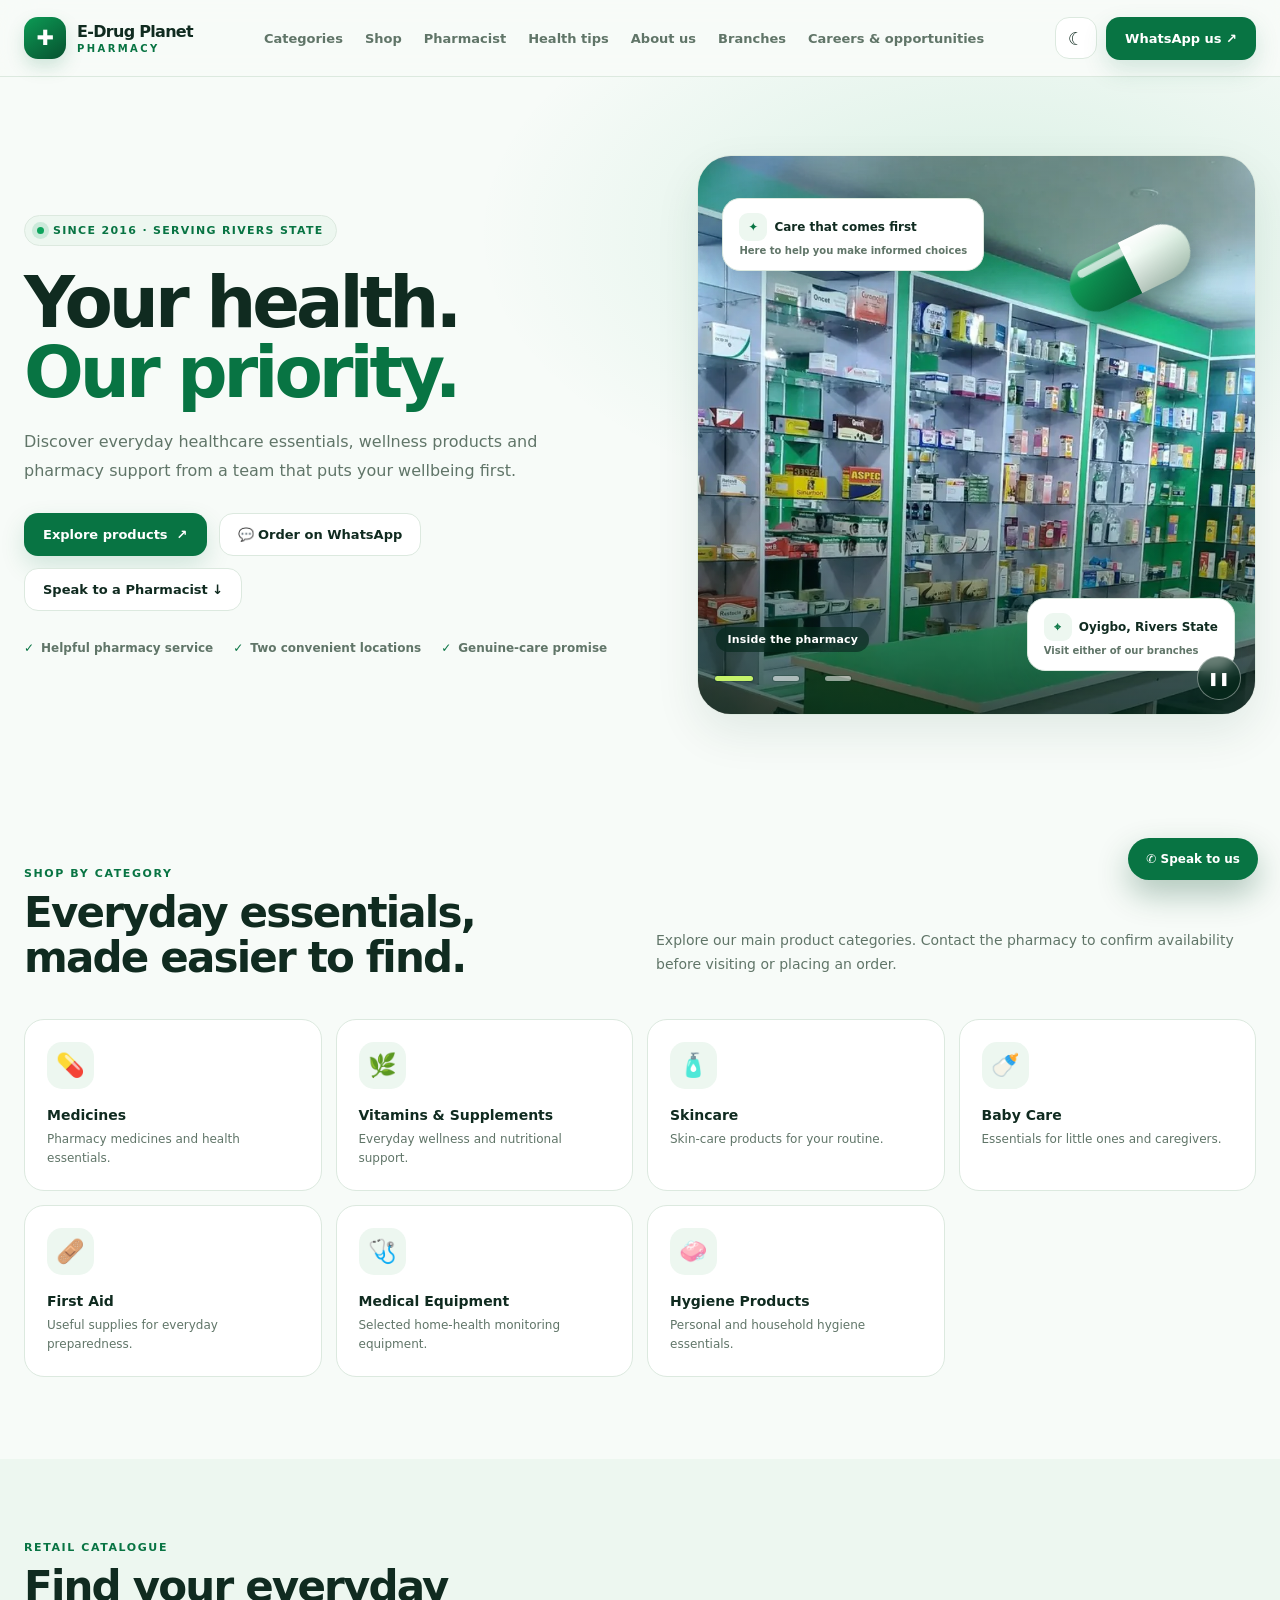
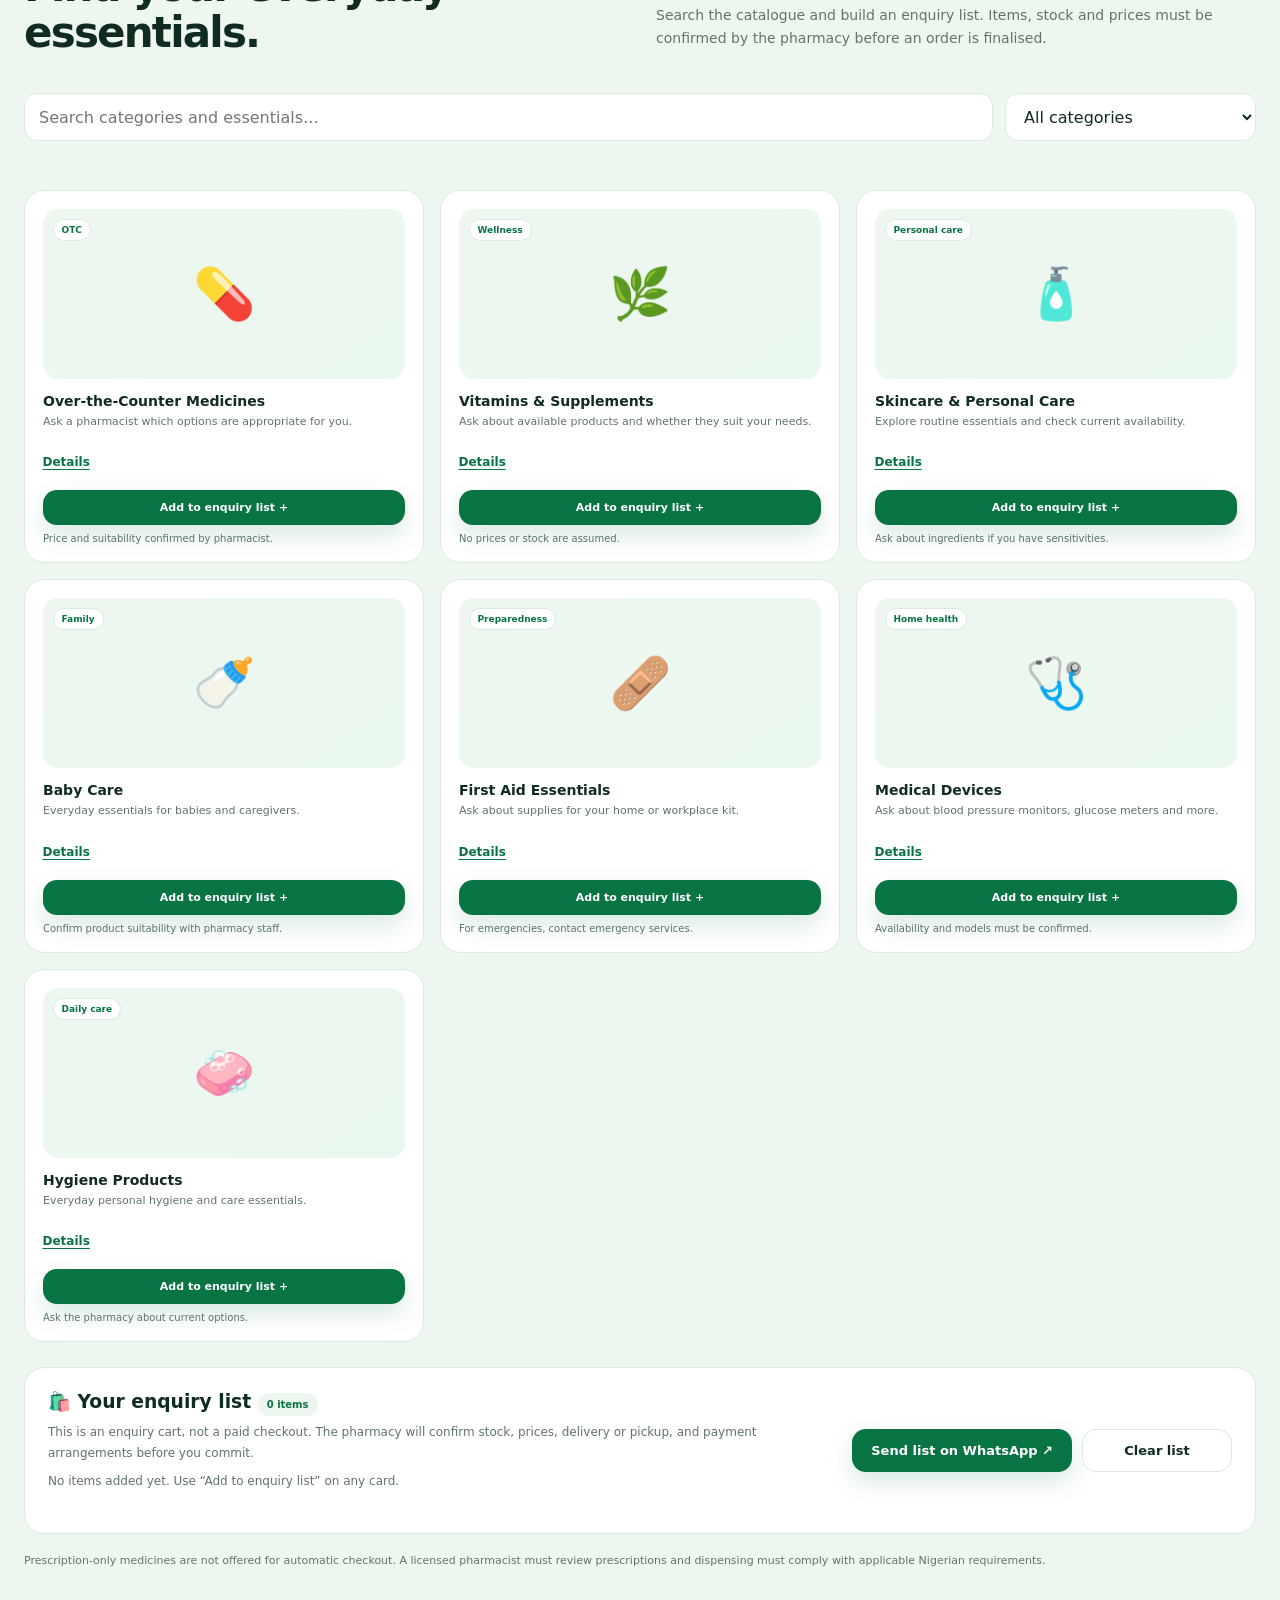
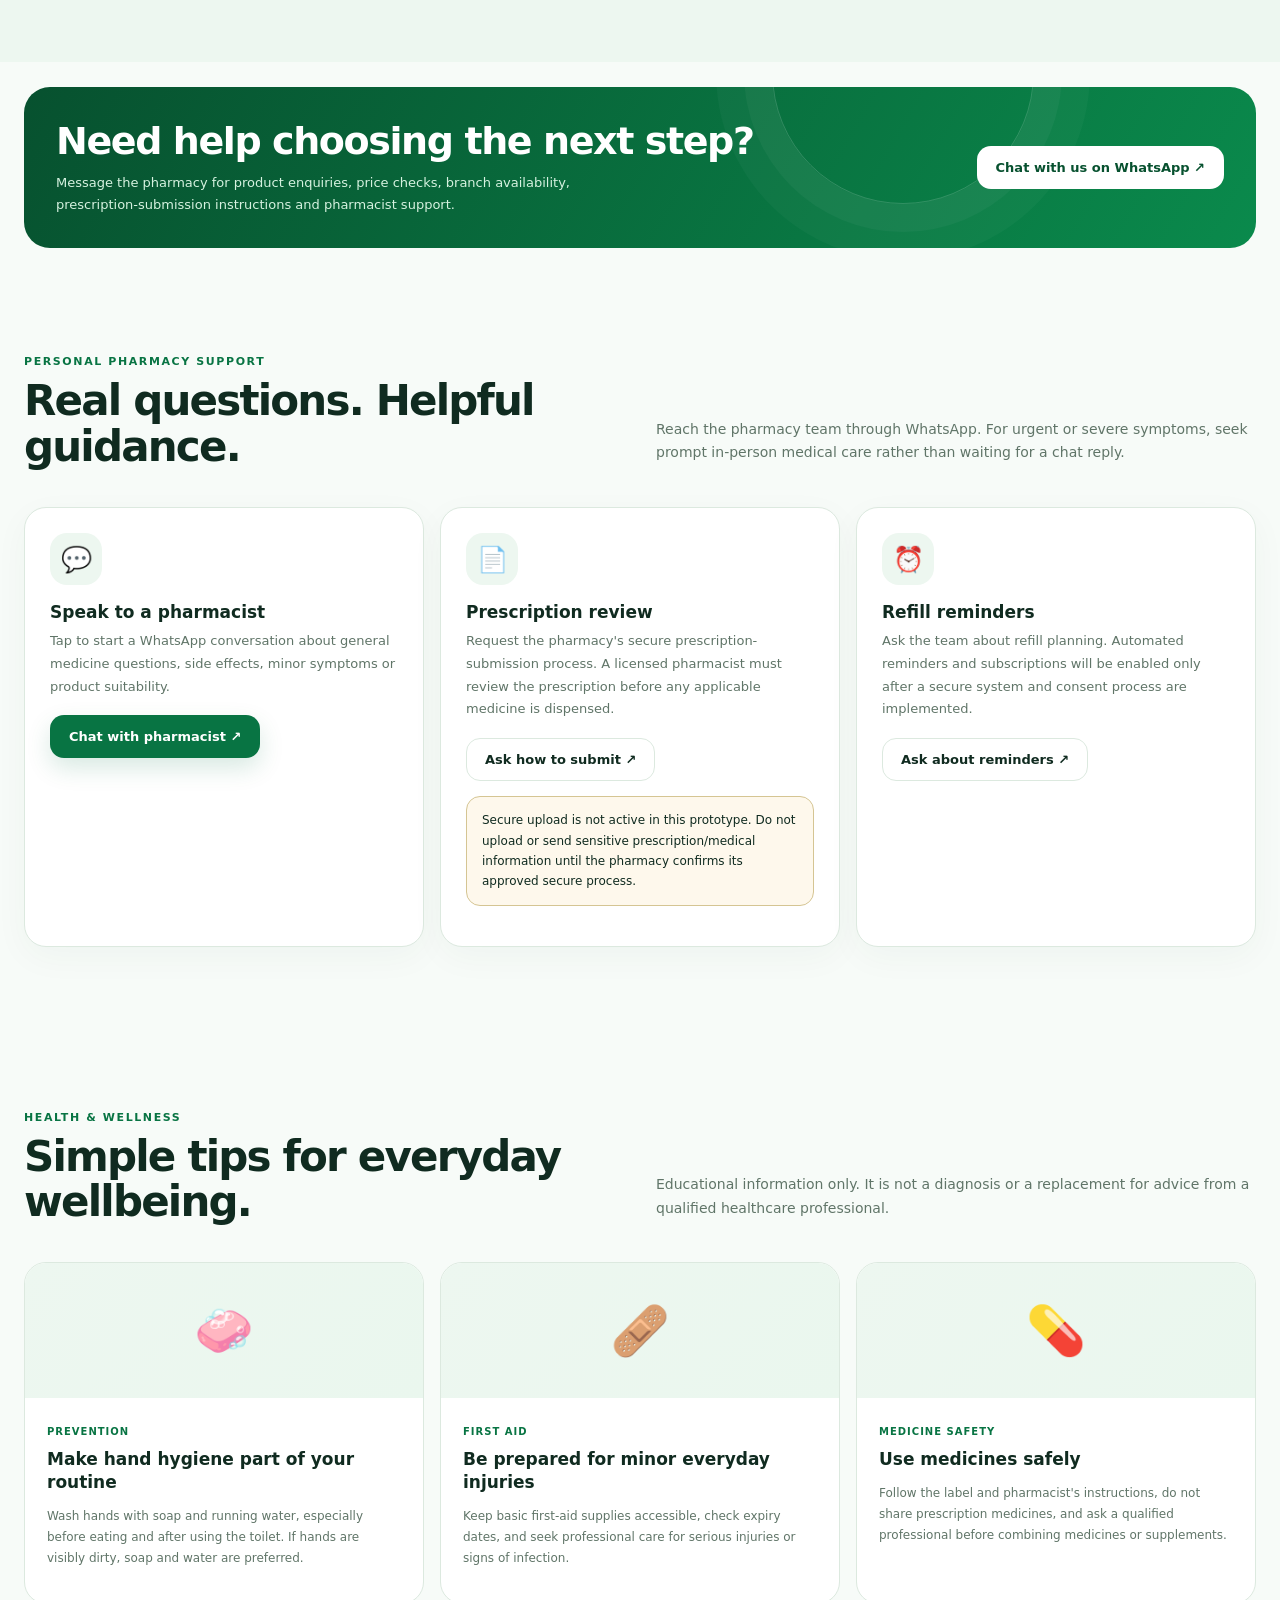
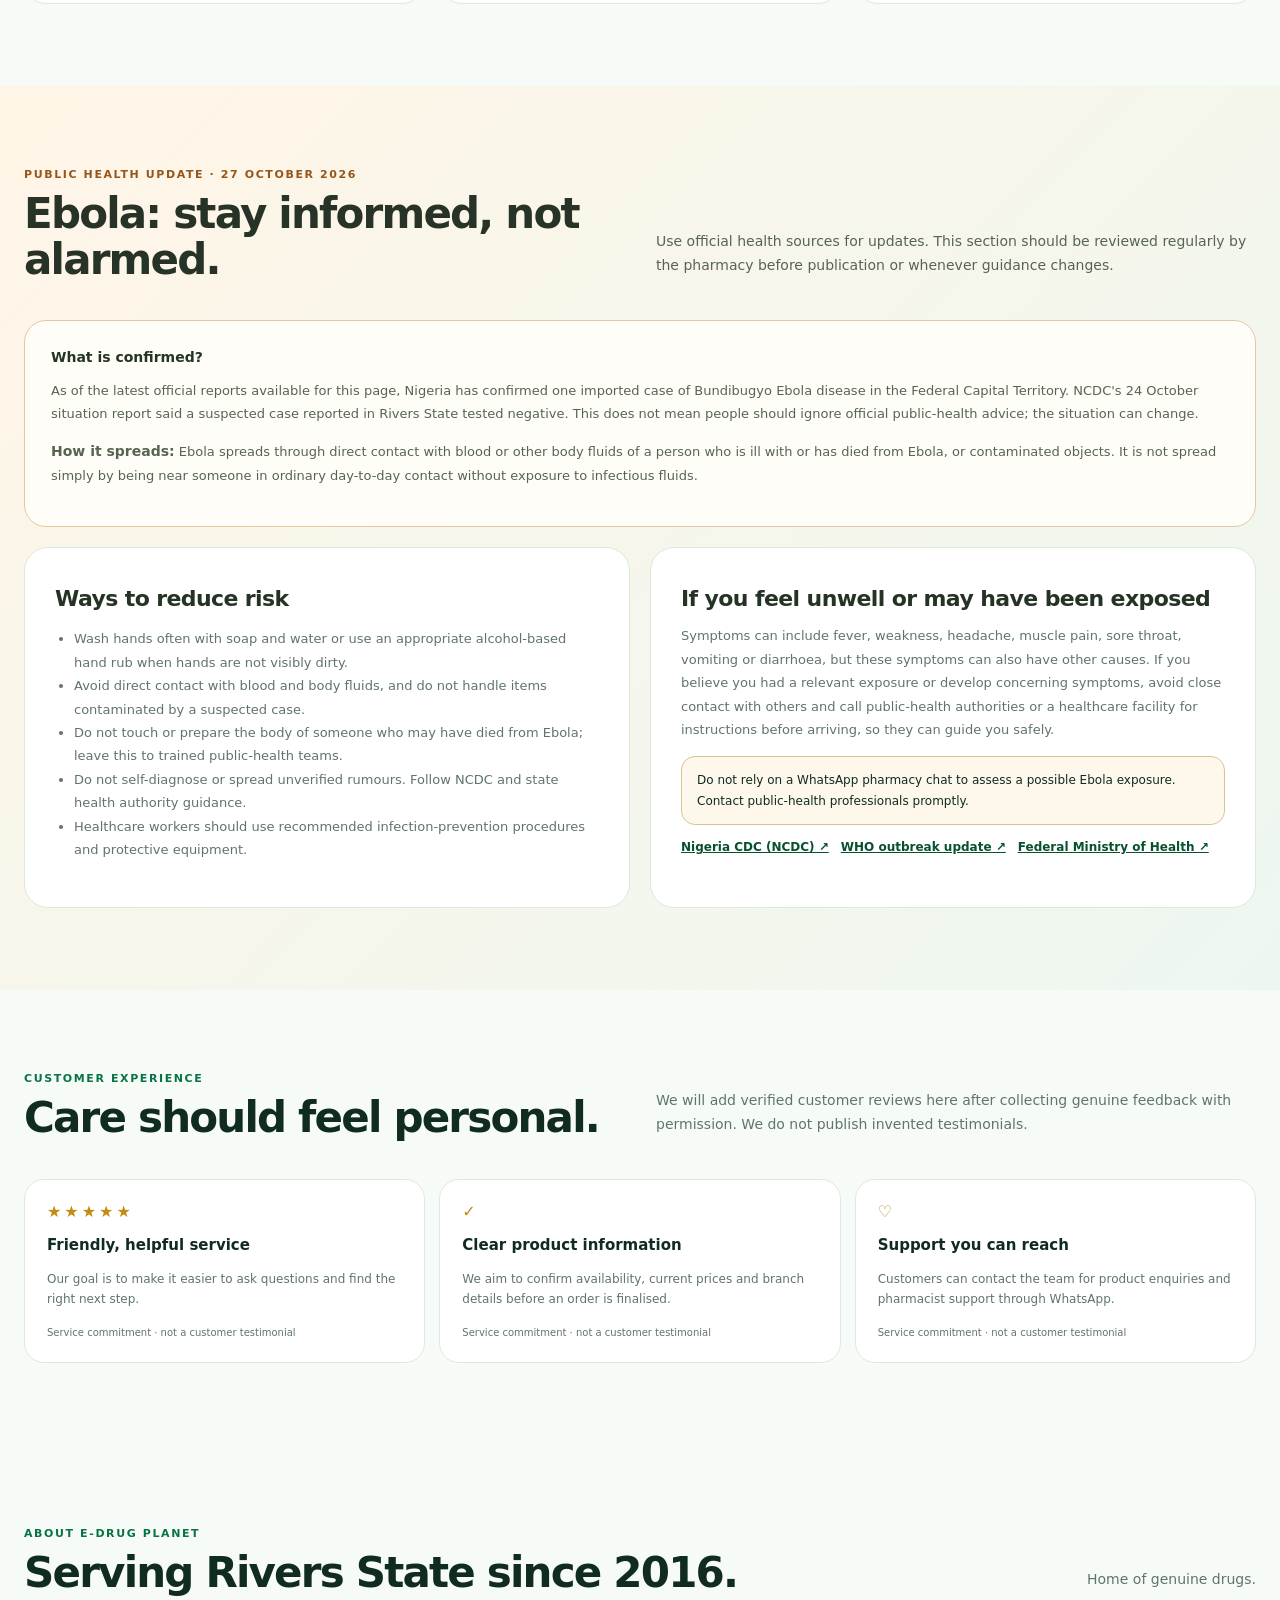
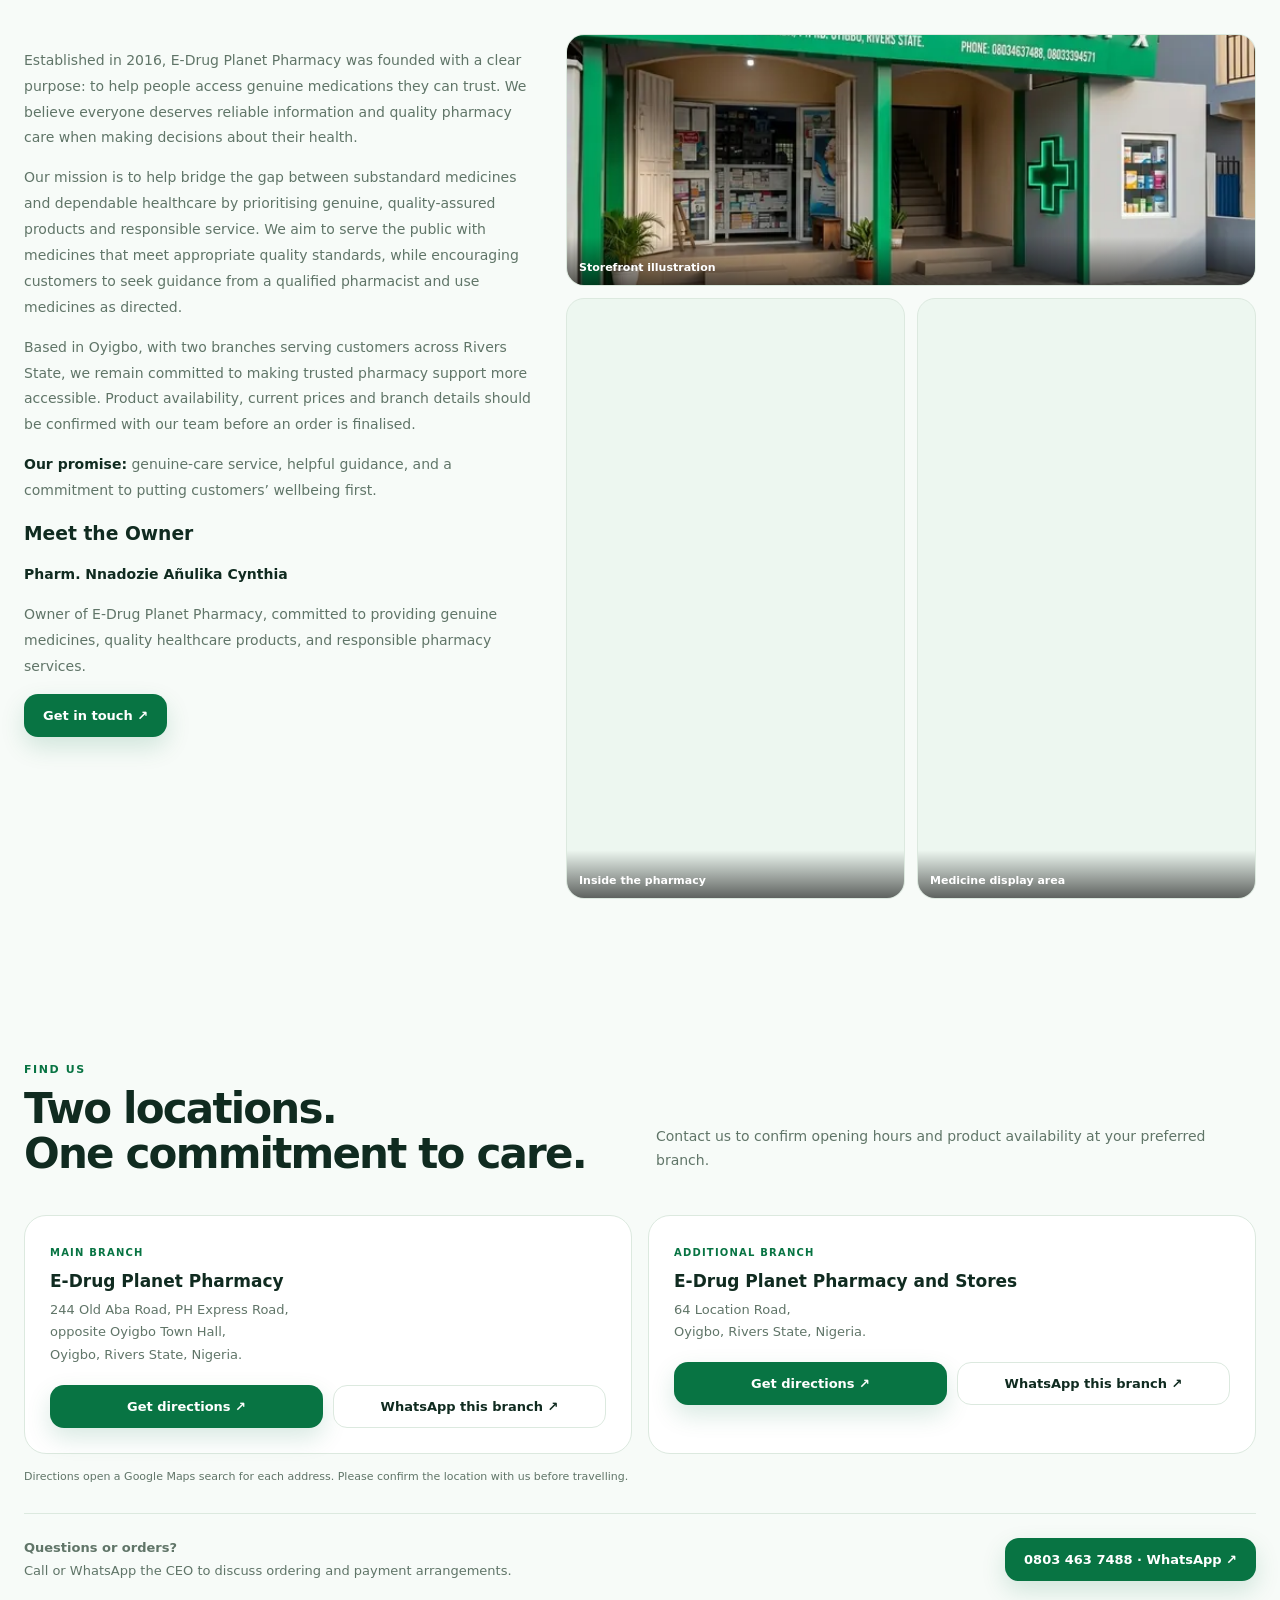
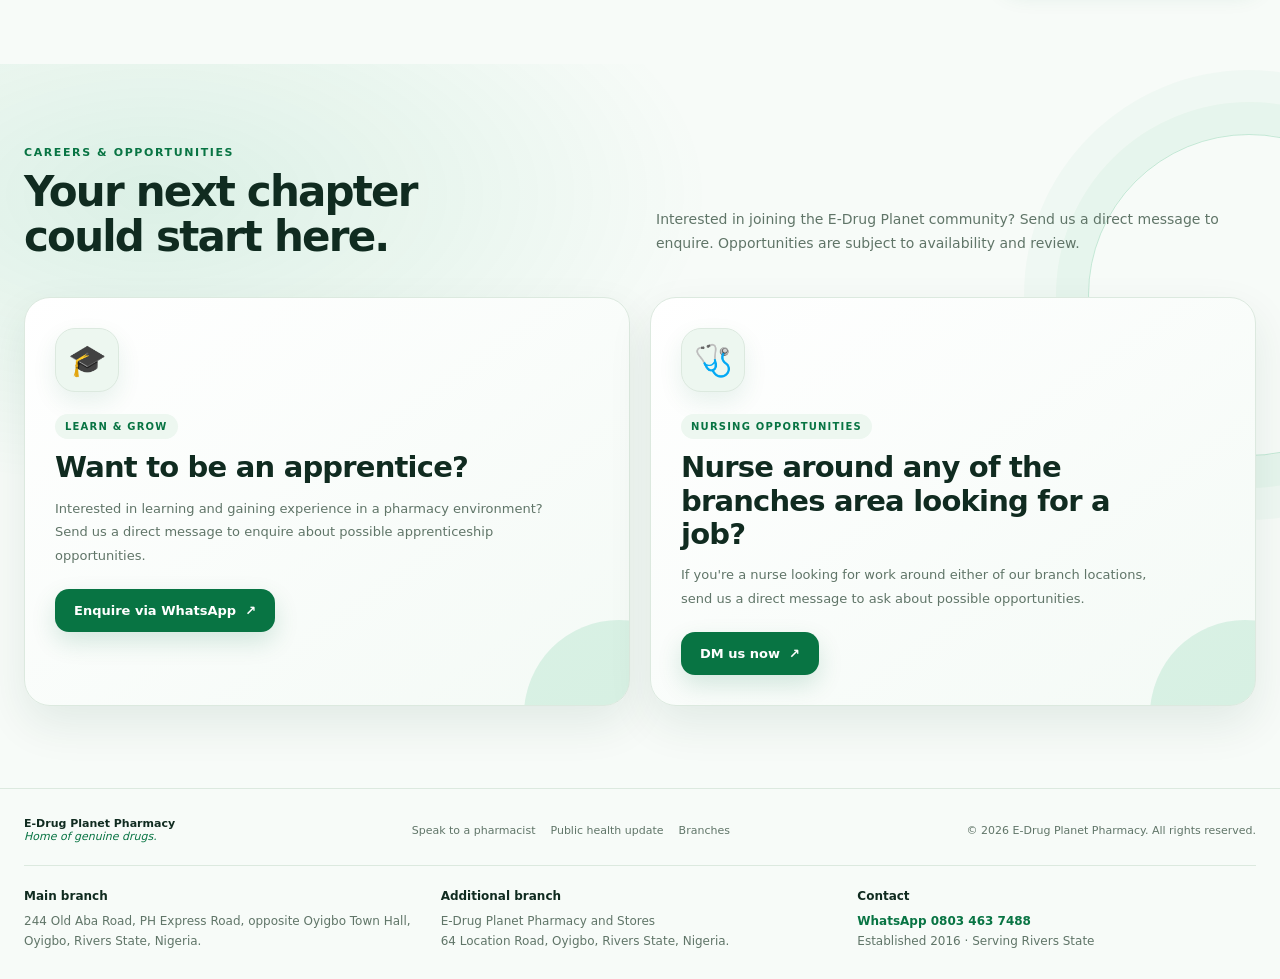
==== commit b14e6efd: "Enhance about section with owner details Added owner information and updated the about section for E" ====
--- a/index.html
+++ b/index.html
@@ -160,7 +160,12 @@
 <div class="info-panel reveal"><h3>If you feel unwell or may have been exposed</h3><p>Symptoms can include fever, weakness, headache, muscle pain, sore throat, vomiting or diarrhoea, but these symptoms can also have other causes. If you believe you had a relevant exposure or develop concerning symptoms, avoid close contact with others and call public-health authorities or a healthcare facility for instructions before arriving, so they can guide you safely.</p><div class="notice">Do not rely on a WhatsApp pharmacy chat to assess a possible Ebola exposure. Contact public-health professionals promptly.</div><div class="ebola-links"><a href="https://ncdc.gov.ng/" target="_blank" rel="noopener">Nigeria CDC (NCDC) ↗</a><a href="https://www.who.int/emergencies/disease-outbreak-news/item/2026-DON622" target="_blank" rel="noopener">WHO outbreak update ↗</a><a href="https://health.gov.ng/" target="_blank" rel="noopener">Federal Ministry of Health ↗</a></div></div>
 </div></div></section>
 <section class="section" id="reviews"><div class="wrap"><div class="section-head reveal"><div><div class="kicker">Customer experience</div><h2>Care should feel personal.</h2></div><p class="section-desc">We will add verified customer reviews here after collecting genuine feedback with permission. We do not publish invented testimonials.</p></div><div class="review-grid"><article class="review-card reveal"><div class="stars">★★★★★</div><h3>Friendly, helpful service</h3><p>Our goal is to make it easier to ask questions and find the right next step.</p><small>Service commitment · not a customer testimonial</small></article><article class="review-card reveal"><div class="stars">✓</div><h3>Clear product information</h3><p>We aim to confirm availability, current prices and branch details before an order is finalised.</p><small>Service commitment · not a customer testimonial</small></article><article class="review-card reveal"><div class="stars">♡</div><h3>Support you can reach</h3><p>Customers can contact the team for product enquiries and pharmacist support through WhatsApp.</p><small>Service commitment · not a customer testimonial</small></article></div></div></section>
-<section class="section" id="about"><div class="wrap"><div class="section-head reveal"><div><div class="kicker">About E-Drug Planet</div><h2>Serving Rivers State since 2016.</h2></div><p class="section-desc">Home of genuine drugs.</p></div><div class="about-grid"><div class="about-copy reveal"><p>Established in 2016, E-Drug Planet Pharmacy was founded with a clear purpose: to help people access genuine medications they can trust. We believe everyone deserves reliable information and quality pharmacy care when making decisions about their health.</p><p>Our mission is to help bridge the gap between substandard medicines and dependable healthcare by prioritising genuine, quality-assured products and responsible service. We aim to serve the public with medicines that meet appropriate quality standards, while encouraging customers to seek guidance from a qualified pharmacist and use medicines as directed.</p><p>Based in Oyigbo, with two branches serving customers across Rivers State, we remain committed to making trusted pharmacy support more accessible. Product availability, current prices and branch details should be confirmed with our team before an order is finalised.</p><p><strong>Our promise:</strong> genuine-care service, helpful guidance, and a commitment to putting customers’ wellbeing first.</p><a class="btn btn-primary" href="https://wa.me/2348034637488?text=Hello%20E-Drug%20Planet%20Pharmacy%2C%20I%20would%20like%20to%20learn%20more%20about%20your%20pharmacy." target="_blank" rel="noopener">Get in touch ↗</a><!-- INTERNAL NOTE (not shown to the public): confirm which branch each interior photo belongs to before adding branch-specific captions or staff names. The storefront image appears to be an AI-generated illustration; replace it with a real photograph when available. --></div><div class="about-gallery reveal"><figure class="about-photo about-front"><picture><source type="image/webp" srcset="assets/pharmacy-front-640.webp 640w, assets/pharmacy-front-1200.webp 1200w" sizes="(max-width:680px) 92vw, 640px"><img src="assets/pharmacy-front.png" width="1536" height="1152" loading="lazy" decoding="async" alt="Illustration of the E-Drug Planet Pharmacy storefront with a green sign and cross"></picture><figcaption>Storefront illustration</figcaption></figure><figure class="about-photo"><picture><source type="image/webp" srcset="assets/pharmacy-interior-1-480.webp 480w, assets/pharmacy-interior-1-864.webp 864w" sizes="(max-width:680px) 46vw, 320px"><img src="assets/pharmacy-interior-1.jpg" width="864" height="1536" loading="lazy" decoding="async" alt="Interior shelves and counter at E-Drug Planet Pharmacy"></picture><figcaption>Inside the pharmacy</figcaption></figure><figure class="about-photo"><picture><source type="image/webp" srcset="assets/pharmacy-interior-2-480.webp 480w, assets/pharmacy-interior-2-864.webp 864w" sizes="(max-width:680px) 46vw, 320px"><img src="assets/pharmacy-interior-2.jpg" width="864" height="1536" loading="lazy" decoding="async" alt="Medicine display cabinets inside the pharmacy"></picture><figcaption>Medicine display area</figcaption></figure></div></div></div></section>
+<section class="section" id="about"><div class="wrap"><div class="section-head reveal"><div><div class="kicker">About E-Drug Planet</div><h2>Serving Rivers State since 2016.</h2></div><p class="section-desc">Home of genuine drugs.</p></div><div class="about-grid"><div class="about-copy reveal"><p>Established in 2016, E-Drug Planet Pharmacy was founded with a clear purpose: to help people access genuine medications they can trust. We believe everyone deserves reliable information and quality pharmacy care when making decisions about their health.</p><p>Our mission is to help bridge the gap between substandard medicines and dependable healthcare by prioritising genuine, quality-assured products and responsible service. We aim to serve the public with medicines that meet appropriate quality standards, while encouraging customers to seek guidance from a qualified pharmacist and use medicines as directed.</p><p>Based in Oyigbo, with two branches serving customers across Rivers State, we remain committed to making trusted pharmacy support more accessible. Product availability, current prices and branch details should be confirmed with our team before an order is finalised.</p><p><strong>Our promise:</strong> genuine-care service, helpful guidance, and a commitment to putting customers’ wellbeing first.</p>
+  <div class="owner-card">
+  <h3>Meet the Owner</h3>
+  <p><strong>Pharm. Nnadozie Añulika Cynthia</strong></p>
+  <p>Owner of E-Drug Planet Pharmacy, committed to providing genuine medicines, quality healthcare products, and responsible pharmacy services.</p>
+</div><a class="btn btn-primary" href="https://wa.me/2348034637488?text=Hello%20E-Drug%20Planet%20Pharmacy%2C%20I%20would%20like%20to%20learn%20more%20about%20your%20pharmacy." target="_blank" rel="noopener">Get in touch ↗</a><!-- INTERNAL NOTE (not shown to the public): confirm which branch each interior photo belongs to before adding branch-specific captions or staff names. The storefront image appears to be an AI-generated illustration; replace it with a real photograph when available. --></div><div class="about-gallery reveal"><figure class="about-photo about-front"><picture><source type="image/webp" srcset="assets/pharmacy-front-640.webp 640w, assets/pharmacy-front-1200.webp 1200w" sizes="(max-width:680px) 92vw, 640px"><img src="assets/pharmacy-front.png" width="1536" height="1152" loading="lazy" decoding="async" alt="Illustration of the E-Drug Planet Pharmacy storefront with a green sign and cross"></picture><figcaption>Storefront illustration</figcaption></figure><figure class="about-photo"><picture><source type="image/webp" srcset="assets/pharmacy-interior-1-480.webp 480w, assets/pharmacy-interior-1-864.webp 864w" sizes="(max-width:680px) 46vw, 320px"><img src="assets/pharmacy-interior-1.jpg" width="864" height="1536" loading="lazy" decoding="async" alt="Interior shelves and counter at E-Drug Planet Pharmacy"></picture><figcaption>Inside the pharmacy</figcaption></figure><figure class="about-photo"><picture><source type="image/webp" srcset="assets/pharmacy-interior-2-480.webp 480w, assets/pharmacy-interior-2-864.webp 864w" sizes="(max-width:680px) 46vw, 320px"><img src="assets/pharmacy-interior-2.jpg" width="864" height="1536" loading="lazy" decoding="async" alt="Medicine display cabinets inside the pharmacy"></picture><figcaption>Medicine display area</figcaption></figure></div></div></div></section>
 <section class="section" id="branches"><div class="wrap"><div class="section-head reveal"><div><div class="kicker">Find us</div><h2>Two locations.<br>One commitment to care.</h2></div><p class="section-desc">Contact us to confirm opening hours and product availability at your preferred branch.</p></div><div class="branch-grid">
 <article class="branch reveal"><span class="branch-label">Main branch</span><h3>E-Drug Planet Pharmacy</h3><p>244 Old Aba Road, PH Express Road,<br>opposite Oyigbo Town Hall,<br>Oyigbo, Rivers State, Nigeria.</p><div class="branch-actions"><a class="btn btn-primary" target="_blank" rel="noopener" href="https://www.google.com/maps/search/?api=1&query=244%20Old%20Aba%20Road%20opposite%20Oyigbo%20Town%20Hall%20Oyigbo%20Rivers%20State">Get directions ↗</a><a class="btn btn-soft" target="_blank" rel="noopener" href="https://wa.me/2348034637488?text=Hello%20E-Drug%20Planet%20Pharmacy%2C%20I%20would%20like%20to%20ask%20about%20your%20main%20branch%20at%20244%20Old%20Aba%20Road%2C%20Oyigbo.">WhatsApp this branch ↗</a></div></article>
 <article class="branch reveal"><span class="branch-label">Additional branch</span><h3>E-Drug Planet Pharmacy and Stores</h3><p>64 Location Road,<br>Oyigbo, Rivers State, Nigeria.</p><div class="branch-actions"><a class="btn btn-primary" target="_blank" rel="noopener" href="https://www.google.com/maps/search/?api=1&query=64%20Location%20Road%20Oyigbo%20Rivers%20State">Get directions ↗</a><a class="btn btn-soft" target="_blank" rel="noopener" href="https://wa.me/2348034637488?text=Hello%20E-Drug%20Planet%20Pharmacy%2C%20I%20would%20like%20to%20ask%20about%20your%20branch%20at%2064%20Location%20Road%2C%20Oyigbo.">WhatsApp this branch ↗</a></div></article>
@@ -207,4 +212,4 @@
 <script src="js/supabase-config.js"></script>
 <script src="js/edp-motion.js" defer></script>
 <script src="js/edp-premium.js" defer></script>
-</body></html>+</body></html>
